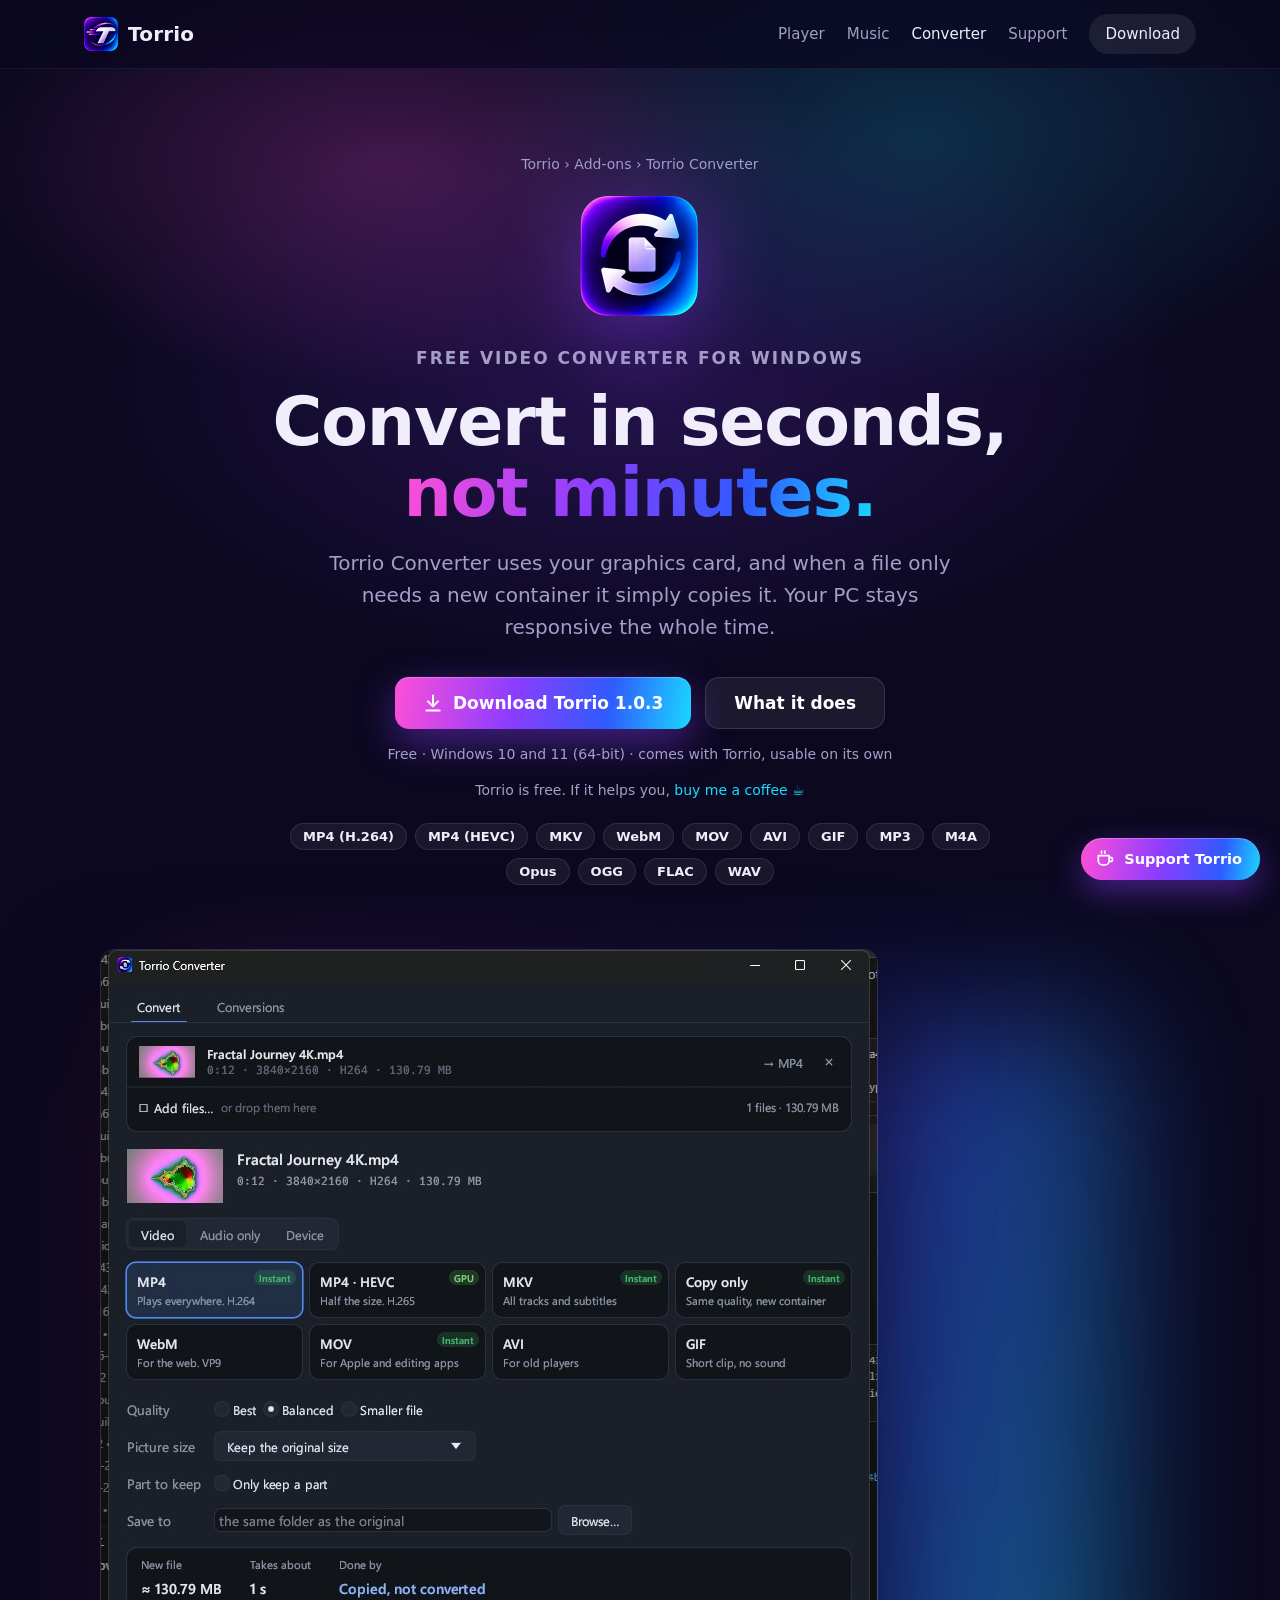
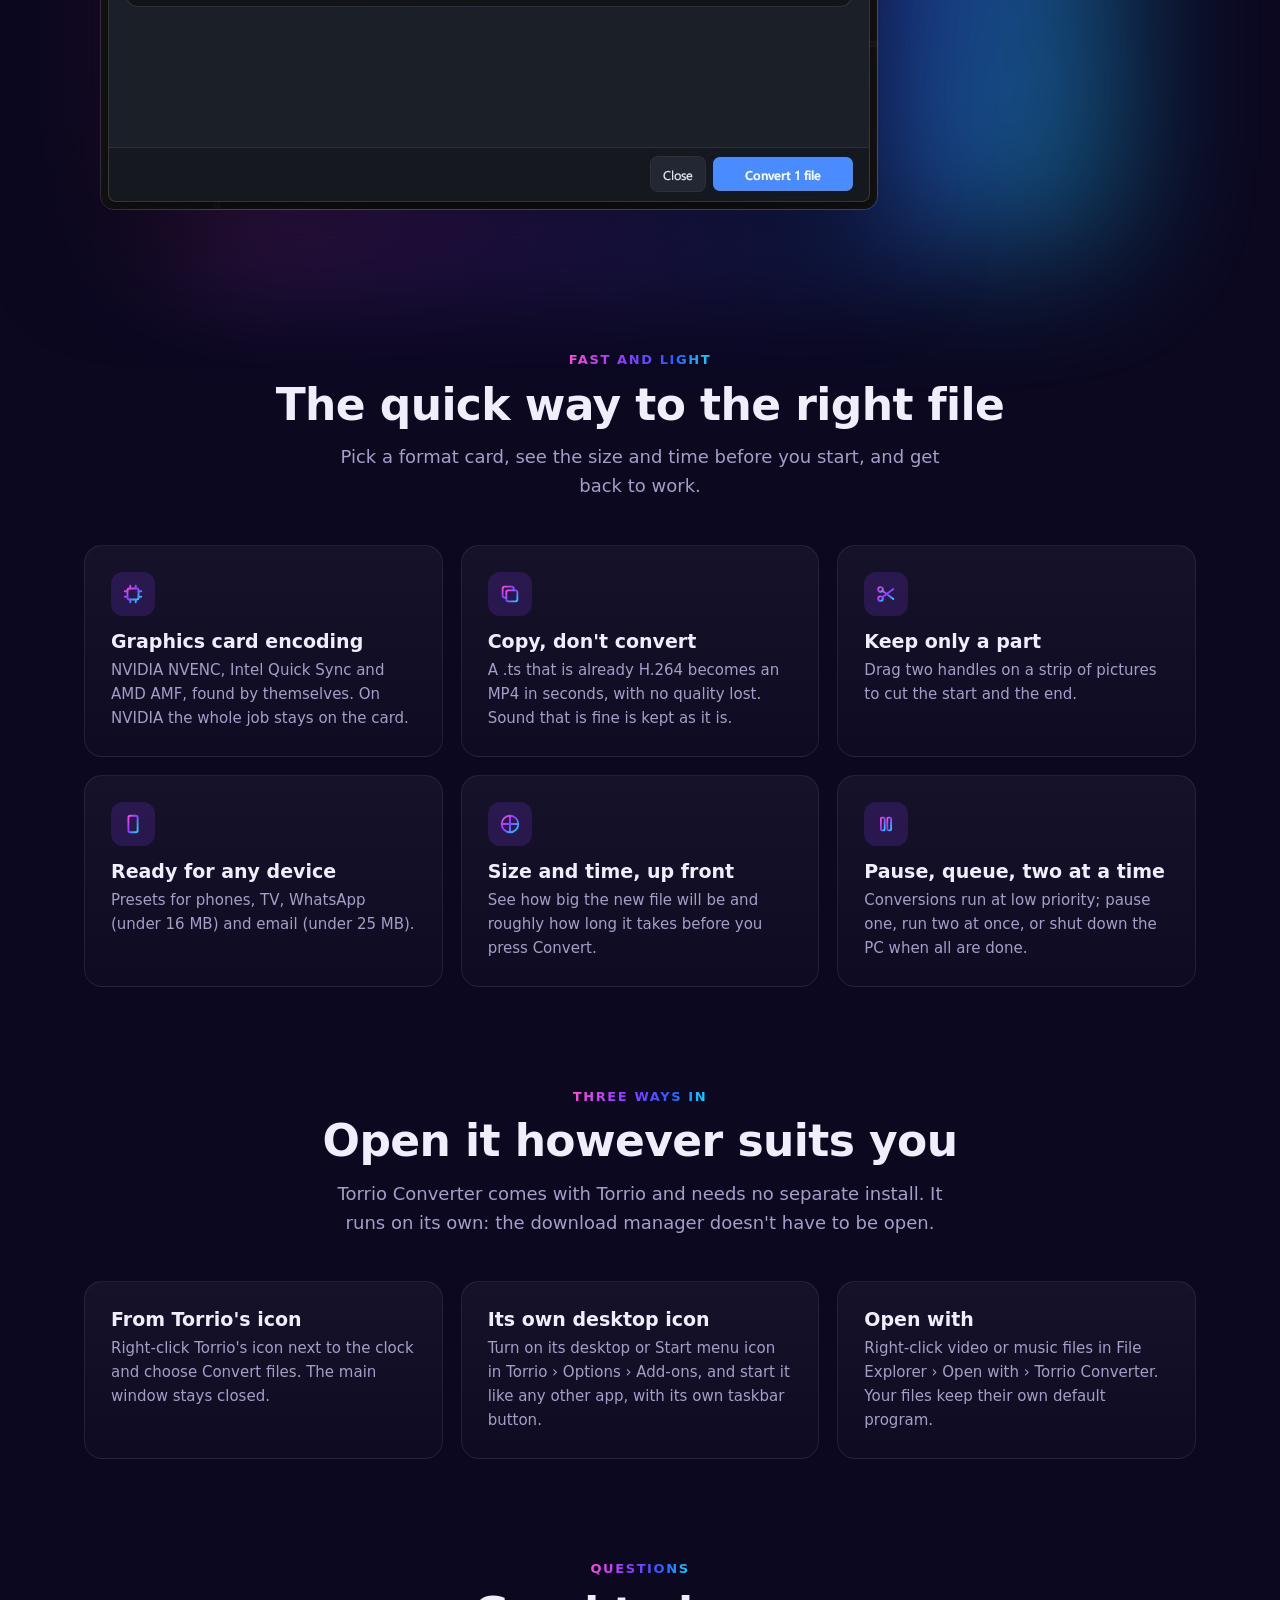
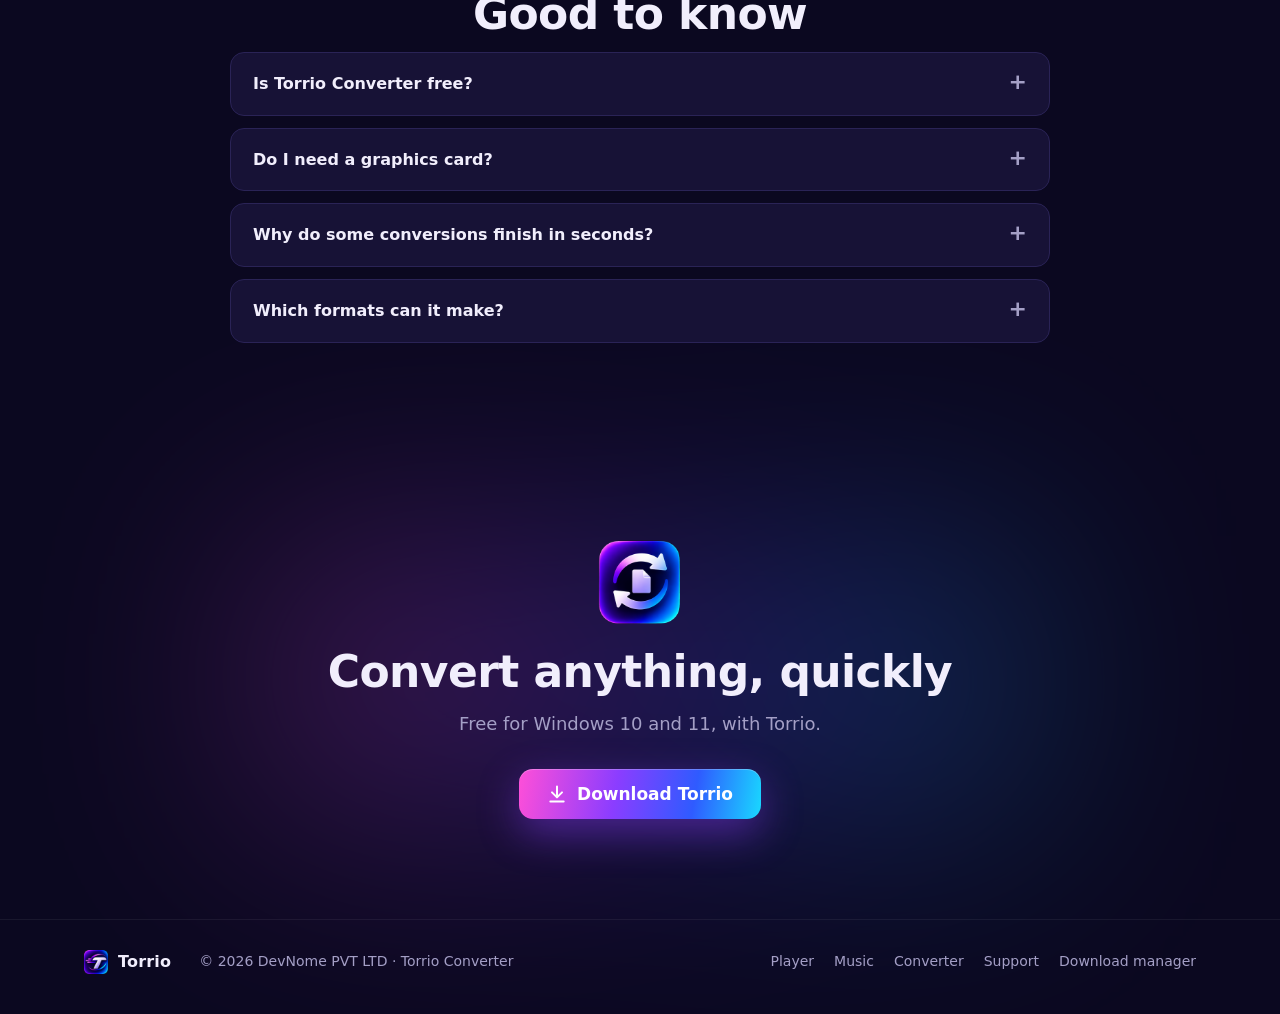
==== converter/index.html @ c42950dd "Torrio 1.0.3: Player, Music and Converter add-ons; website add-on and support pages" ====
<!DOCTYPE html>
<html lang="en">
<head>
<meta charset="utf-8">
<meta name="viewport" content="width=device-width, initial-scale=1">
<title>Torrio Converter: Fast Free Video Converter for Windows (GPU, MP4, HEVC, MP3)</title>
<meta name="description" content="Torrio Converter is a free, fast video and audio converter for Windows. It uses your graphics card (NVIDIA NVENC, Intel Quick Sync, AMD AMF), copies instead of converting when nothing needs to change, trims, and has presets for phones, TV and WhatsApp.">
<meta name="robots" content="index, follow, max-image-preview:large">
<link rel="canonical" href="https://torrio.devnome.com/converter/">
<meta name="application-name" content="Torrio">
<meta name="author" content="DevNome PVT LTD">
<meta property="og:type" content="website">
<meta property="og:site_name" content="Torrio">
<meta property="og:url" content="https://torrio.devnome.com/converter/">
<meta property="og:title" content="Torrio Converter: fast free video converter for Windows">
<meta property="og:description" content="Converts on the graphics card, copies instead of converting when it can (seconds, not minutes), trims, and estimates the size first. Free.">
<meta property="og:image" content="https://torrio.devnome.com/assets/screen-converter.jpg">
<meta property="og:image:alt" content="Torrio Converter with a 4K video ready to convert and format cards">
<meta name="twitter:card" content="summary_large_image">
<meta name="twitter:title" content="Torrio Converter: fast free video converter for Windows">
<meta name="twitter:description" content="Converts on the graphics card, copies instead of converting when it can (seconds, not minutes), trims, and estimates the size first. Free.">
<meta name="twitter:image" content="https://torrio.devnome.com/assets/screen-converter.jpg">
<meta name="theme-color" content="#0b0820">
<link rel="icon" type="image/png" sizes="96x96" href="../assets/converter-96.png">
<link rel="apple-touch-icon" href="../assets/converter-512.png">
<link rel="stylesheet" href="../assets/site.css">
<script type="application/ld+json">
{
  "@context": "https://schema.org",
  "@graph": [
    {
      "@type": "SoftwareApplication",
      "name": "Torrio Converter",
      "description": "Torrio Converter is a free, fast video and audio converter for Windows. It uses your graphics card (NVIDIA NVENC, Intel Quick Sync, AMD AMF), copies instead of converting when nothing needs to change, trims, and has presets for phones, TV and WhatsApp.",
      "url": "https://torrio.devnome.com/converter/",
      "downloadUrl": "https://github.com/XDevNome/torrio-site/releases/latest",
      "applicationCategory": "MultimediaApplication",
      "operatingSystem": "Windows 10, Windows 11",
      "image": "https://torrio.devnome.com/assets/converter-512.png",
      "screenshot": "https://torrio.devnome.com/assets/screen-converter.jpg",
      "isAccessibleForFree": true,
      "offers": { "@type": "Offer", "price": "0", "priceCurrency": "USD" },
      "isPartOf": { "@type": "SoftwareApplication", "name": "Torrio", "url": "https://torrio.devnome.com/" },
      "publisher": { "@type": "Organization", "name": "DevNome PVT LTD", "url": "https://torrio.devnome.com/" }
    },
    {
      "@type": "BreadcrumbList",
      "itemListElement": [
        { "@type": "ListItem", "position": 1, "name": "Torrio", "item": "https://torrio.devnome.com/" },
        { "@type": "ListItem", "position": 2, "name": "Torrio Converter", "item": "https://torrio.devnome.com/converter/" }
      ]
    },
    {
      "@type": "FAQPage",
      "mainEntity": [
        { "@type": "Question", "name": "Is Torrio Converter free?", "acceptedAnswer": { "@type": "Answer", "text": "Yes. It comes with Torrio, which is free, with no ads and no account." } },
        { "@type": "Question", "name": "Do I need a graphics card?", "acceptedAnswer": { "@type": "Answer", "text": "No. Without one, the processor converts with fast settings. With an NVIDIA, Intel or AMD card that supports it, the card does the work." } },
        { "@type": "Question", "name": "Why do some conversions finish in seconds?", "acceptedAnswer": { "@type": "Answer", "text": "When the picture and sound are already right for the new format, Torrio copies them into the new file instead of converting them again, so nothing is lost and it takes seconds." } },
        { "@type": "Question", "name": "Which formats can it make?", "acceptedAnswer": { "@type": "Answer", "text": "MP4 (H.264 or HEVC), MKV, WebM, MOV, AVI and GIF for video; MP3, M4A, Opus, OGG, FLAC and WAV for sound, or the original sound copied as it is." } }
      ]
    }
  ]
}
</script>
</head>
<body>
<svg width="0" height="0" style="position:absolute" aria-hidden="true">
  <defs><linearGradient id="sweep" x1="0" y1="0" x2="1" y2="1"><stop offset="0" stop-color="#ff4fd8"/><stop offset=".45" stop-color="#8b3dff"/><stop offset="1" stop-color="#19d9ff"/></linearGradient></defs>
</svg>
<header>
  <div class="wrap">
    <a class="brand" href="../"><img src="../assets/logo-64.png" alt="" width="34" height="34">Torrio</a>
    <nav aria-label="Main">
      <a href="../player/">Player</a>
      <a href="../music/">Music</a>
      <a href="../converter/" aria-current="page" style="color:var(--text)">Converter</a>
      <a href="../support/">Support</a>
      <a class="nav-cta dl-link" href="https://github.com/XDevNome/torrio-site/releases/latest">Download</a>
    </nav>
  </div>
</header>
<main id="top">
  <div class="hero addon-hero">
    <div class="wrap">
      <div class="crumbs"><a href="../">Torrio</a> › Add-ons › Torrio Converter</div>
      <img class="hero-logo" src="../assets/converter-512.png" alt="Torrio Converter icon" width="128" height="128">
      <h1><span class="h1-kicker">Free video converter for Windows</span>Convert in seconds, <span class="grad">not minutes.</span></h1>
      <p class="lead">Torrio Converter uses your graphics card, and when a file only needs a new container it simply copies it. Your PC stays responsive the whole time.</p>
      <div class="cta">
        <a class="btn btn-main dl-link" href="https://github.com/XDevNome/torrio-site/releases/latest">
          <svg viewBox="0 0 24 24" fill="none" stroke="currentColor" stroke-width="2.4" stroke-linecap="round" stroke-linejoin="round"><path d="M12 3v12M6 10l6 6 6-6M4 21h16"/></svg>
          <span class="dl-text">Download Torrio for Windows</span>
        </a>
        <a class="btn btn-ghost" href="#features">What it does</a>
      </div>
      <div class="meta dl-meta">Free · Windows 10 and 11 (64-bit) · comes with Torrio, usable on its own</div>
      <div class="meta">Torrio is free. If it helps you, <a href="../support/" data-support>buy me a coffee ☕</a></div>
      <div class="pills" aria-label="Formats"><span>MP4 (H.264)</span><span>MP4 (HEVC)</span><span>MKV</span><span>WebM</span><span>MOV</span><span>AVI</span><span>GIF</span><span>MP3</span><span>M4A</span><span>Opus</span><span>OGG</span><span>FLAC</span><span>WAV</span></div>
      <div class="shot"><img src="../assets/screen-converter.jpg" alt="Torrio Converter with a 4K video ready to convert and format cards" fetchpriority="high" decoding="async"></div>
    </div>
  </div>
  <section id="features">
    <div class="wrap">
      <div class="center">
        <div class="kicker grad">Fast and light</div>
        <h2>The quick way to the right file</h2>
        <p class="sub">Pick a format card, see the size and time before you start, and get back to work.</p>
      </div>
      <div class="features">
        <div class="card"><div class="ico"><svg viewBox="0 0 24 24" fill="none" stroke-width="2" stroke-linecap="round" stroke-linejoin="round"><rect x="6" y="6" width="12" height="12" rx="2"/><path d="M9 3v3M15 3v3M9 18v3M15 18v3M3 9h3M3 15h3M18 9h3M18 15h3"/></svg></div><h3>Graphics card encoding</h3><p>NVIDIA NVENC, Intel Quick Sync and AMD AMF, found by themselves. On NVIDIA the whole job stays on the card.</p></div>
        <div class="card"><div class="ico"><svg viewBox="0 0 24 24" fill="none" stroke-width="2" stroke-linecap="round" stroke-linejoin="round"><rect x="8" y="8" width="12" height="12" rx="2"/><path d="M16 8V6a2 2 0 0 0-2-2H6a2 2 0 0 0-2 2v8a2 2 0 0 0 2 2h2"/></svg></div><h3>Copy, don't convert</h3><p>A .ts that is already H.264 becomes an MP4 in seconds, with no quality lost. Sound that is fine is kept as it is.</p></div>
        <div class="card"><div class="ico"><svg viewBox="0 0 24 24" fill="none" stroke-width="2" stroke-linecap="round" stroke-linejoin="round"><circle cx="6" cy="7" r="2.5"/><circle cx="6" cy="17" r="2.5"/><path d="M8 8.5l12 9M8 15.5l12-9"/></svg></div><h3>Keep only a part</h3><p>Drag two handles on a strip of pictures to cut the start and the end.</p></div>
        <div class="card"><div class="ico"><svg viewBox="0 0 24 24" fill="none" stroke-width="2" stroke-linecap="round" stroke-linejoin="round"><rect x="7" y="3" width="10" height="18" rx="2"/><path d="M11 18h2"/></svg></div><h3>Ready for any device</h3><p>Presets for phones, TV, WhatsApp (under 16 MB) and email (under 25 MB).</p></div>
        <div class="card"><div class="ico"><svg viewBox="0 0 24 24" fill="none" stroke-width="2" stroke-linecap="round" stroke-linejoin="round"><path d="M3 12h18M12 3v18"/><circle cx="12" cy="12" r="9"/></svg></div><h3>Size and time, up front</h3><p>See how big the new file will be and roughly how long it takes before you press Convert.</p></div>
        <div class="card"><div class="ico"><svg viewBox="0 0 24 24" fill="none" stroke-width="2" stroke-linecap="round" stroke-linejoin="round"><rect x="6.5" y="5" width="4" height="14" rx="1.2"/><rect x="13.5" y="5" width="4" height="14" rx="1.2"/></svg></div><h3>Pause, queue, two at a time</h3><p>Conversions run at low priority; pause one, run two at once, or shut down the PC when all are done.</p></div>
      </div>
    </div>
  </section>

  <section id="open" style="padding-top:0">
    <div class="wrap">
      <div class="center">
        <div class="kicker grad">Three ways in</div>
        <h2>Open it however suits you</h2>
        <p class="sub">Torrio Converter comes with Torrio and needs no separate install. It runs on its own: the download manager doesn't have to be open.</p>
      </div>
      <div class="ways">
        <div class="card"><h3>From Torrio's icon</h3><p>Right-click Torrio's icon next to the clock and choose Convert files. The main window stays closed.</p></div>
        <div class="card"><h3>Its own desktop icon</h3><p>Turn on its desktop or Start menu icon in Torrio › Options › Add-ons, and start it like any other app, with its own taskbar button.</p></div>
        <div class="card"><h3>Open with</h3><p>Right-click video or music files in File Explorer › Open with › Torrio Converter. Your files keep their own default program.</p></div>
      </div>
    </div>
  </section>
  <section id="faq" style="padding-top:0">
    <div class="wrap">
      <div class="center">
        <div class="kicker grad">Questions</div>
        <h2>Good to know</h2>
      </div>
      <div class="faq">
        <details><summary>Is Torrio Converter free?</summary><p>Yes. It comes with Torrio, which is free, with no ads and no account.</p></details>
        <details><summary>Do I need a graphics card?</summary><p>No. Without one, the processor converts with fast settings. With an NVIDIA, Intel or AMD card that supports it, the card does the work.</p></details>
        <details><summary>Why do some conversions finish in seconds?</summary><p>When the picture and sound are already right for the new format, Torrio copies them into the new file instead of converting them again, so nothing is lost and it takes seconds.</p></details>
        <details><summary>Which formats can it make?</summary><p>MP4 (H.264 or HEVC), MKV, WebM, MOV, AVI and GIF for video; MP3, M4A, Opus, OGG, FLAC and WAV for sound, or the original sound copied as it is.</p></details>
      </div>
    </div>
  </section>
  <div class="final">
    <div class="wrap">
      <img src="../assets/converter-512.png" alt="" width="88" height="88" loading="lazy" style="border-radius:22px">
      <h2>Convert anything, quickly</h2>
      <p class="sub" style="margin:0 auto 30px">Free for Windows 10 and 11, with Torrio.</p>
      <a class="btn btn-main dl-link" href="https://github.com/XDevNome/torrio-site/releases/latest">
        <svg viewBox="0 0 24 24" fill="none" stroke="currentColor" stroke-width="2.4" stroke-linecap="round" stroke-linejoin="round"><path d="M12 3v12M6 10l6 6 6-6M4 21h16"/></svg>
        Download Torrio
      </a>
    </div>
  </div>
</main>
<footer>
  <div class="wrap">
    <a class="brand" href="../"><img src="../assets/logo-64.png" alt="" width="24" height="24">Torrio</a>
    <span>© <span id="year">2026</span> DevNome PVT LTD · Torrio Converter</span>
    <div class="links"><a href="../player/">Player</a><a href="../music/">Music</a><a href="../converter/">Converter</a><a href="../support/" data-support>Support</a><a href="../">Download manager</a></div>
  </div>
</footer>
<script>
document.getElementById("year").textContent = new Date().getFullYear();
fetch("../latest.json", { cache: "no-store" })
  .then(r => r.ok ? r.json() : Promise.reject(r.status))
  .then(m => {
    if (!m || !m.url || !m.version) return;
    document.querySelectorAll(".dl-link").forEach(a => a.href = m.url);
    document.querySelectorAll(".dl-text").forEach(t => t.textContent = "Download Torrio " + m.version);
  })
  .catch(() => {});
</script>
<script src="../assets/support.js" defer></script>
</body>
</html>
---- assets/site.css ----
:root {
    /* Brand: the logo's night-blue square with a pink → violet → cyan sweep. */
    --night: #0b0820;
    --panel: #171236;
    --line: #2a2356;
    --text: #f1eefc;
    --weak: #a49fc6;
    --pink: #ff4fd8;
    --violet: #8b3dff;
    --blue: #2f5bff;
    --cyan: #19d9ff;
    --sweep: linear-gradient(100deg, var(--pink), var(--violet) 40%, var(--blue) 72%, var(--cyan));
    --font: "Segoe UI Variable Text", "Segoe UI", system-ui, -apple-system, "Helvetica Neue", Arial, sans-serif;
    --display: "Segoe UI Variable Display", "Segoe UI", system-ui, -apple-system, "Helvetica Neue", Arial, sans-serif;
    color-scheme: dark;
  }
  * { box-sizing: border-box; }
  html { scroll-behavior: smooth; }
  body { margin: 0; background: var(--night); color: var(--text); font: 16px/1.6 var(--font); overflow-x: hidden; }
  a { color: var(--cyan); text-decoration: none; }
  a:hover { text-decoration: underline; }
  img { max-width: 100%; height: auto; display: block; }
  .wrap { max-width: 1160px; margin: 0 auto; padding: 0 24px; }
  .grad { background: var(--sweep); -webkit-background-clip: text; background-clip: text; color: transparent; }
  :focus-visible { outline: 2px solid var(--cyan); outline-offset: 3px; border-radius: 6px; }

  header { position: sticky; top: 0; z-index: 10; backdrop-filter: blur(14px); background: rgba(11, 8, 32, .72); border-bottom: 1px solid rgba(255,255,255,.06); }
  header .wrap { display: flex; align-items: center; height: 68px; gap: 28px; }
  .brand { display: flex; align-items: center; gap: 10px; color: var(--text); font: 700 20px var(--display); letter-spacing: .2px; }
  .brand:hover { text-decoration: none; }
  .brand img { width: 34px; height: 34px; }
  nav { display: flex; gap: 22px; margin-left: auto; align-items: center; }
  nav a { color: var(--weak); font-size: 15px; }
  nav a:hover { color: var(--text); text-decoration: none; }
  .nav-cta { padding: 8px 16px; border-radius: 999px; background: rgba(255,255,255,.08); color: var(--text) !important; }
  @media (max-width: 720px) { nav a:not(.nav-cta) { display: none; } }

  .hero { position: relative; padding: 84px 0 40px; text-align: center; }
  .hero::before { content: ""; position: absolute; inset: -120px 0 auto; height: 720px; z-index: -1;
    background: radial-gradient(600px 320px at 30% 30%, rgba(255,79,216,.22), transparent 70%),
                radial-gradient(640px 360px at 72% 26%, rgba(25,217,255,.18), transparent 70%),
                radial-gradient(800px 420px at 50% 60%, rgba(139,61,255,.20), transparent 70%); }
  .hero-logo { width: 112px; height: 112px; margin: 0 auto 26px; filter: drop-shadow(0 18px 40px rgba(139,61,255,.45)); }
  .hero h1 { font: 800 clamp(38px, 6vw, 68px)/1.04 var(--display); letter-spacing: -1.2px; margin: 0 auto 18px; max-width: 900px; text-wrap: balance; }
  .h1-kicker { display: block; font: 600 clamp(14px, 1.6vw, 17px)/1.4 var(--font); letter-spacing: 2px; text-transform: uppercase; color: var(--weak); margin-bottom: 16px; }
  .hero p.lead { color: var(--weak); font-size: clamp(17px, 2vw, 20px); max-width: 660px; margin: 0 auto 34px; }
  .cta { display: flex; gap: 14px; justify-content: center; flex-wrap: wrap; }
  .btn { display: inline-flex; align-items: center; gap: 10px; padding: 15px 28px; border-radius: 14px; font: 700 17px var(--font); border: 0; cursor: pointer; color: #fff; }
  .btn:hover { text-decoration: none; }
  .btn svg { width: 20px; height: 20px; }
  .btn-main { background: var(--sweep); box-shadow: 0 14px 40px rgba(139,61,255,.45), inset 0 1px 0 rgba(255,255,255,.25); }
  .btn-main:hover { filter: brightness(1.08); }
  .btn-ghost { background: rgba(255,255,255,.07); border: 1px solid rgba(255,255,255,.12); }
  .meta { margin-top: 14px; color: var(--weak); font-size: 14px; }
  .shot { position: relative; margin: 64px auto 0; max-width: 1080px; }
  .shot::before { content: ""; position: absolute; inset: 8% 6% -4%; background: var(--sweep); filter: blur(70px); opacity: .45; z-index: -1; border-radius: 40px; }
  .shot img { border-radius: 14px; border: 1px solid rgba(255,255,255,.12); box-shadow: 0 40px 100px rgba(0,0,0,.6); }

  .strip { border-top: 1px solid rgba(255,255,255,.06); border-bottom: 1px solid rgba(255,255,255,.06); background: rgba(255,255,255,.02); margin-top: 72px; }
  .strip .wrap { display: grid; grid-template-columns: repeat(4, 1fr); gap: 12px; padding: 28px 24px; text-align: center; }
  .strip b { display: block; font: 800 30px var(--display); }
  .strip span { color: var(--weak); font-size: 14px; }
  @media (max-width: 720px) { .strip .wrap { grid-template-columns: repeat(2, 1fr); row-gap: 22px; } }

  section { padding: 96px 0; }
  .kicker { font-size: 13px; font-weight: 700; letter-spacing: 1.6px; text-transform: uppercase; display: inline-block; }
  h2 { font: 800 clamp(30px, 4vw, 44px)/1.12 var(--display); letter-spacing: -.6px; margin: 8px 0 14px; text-wrap: balance; }
  .sub { color: var(--weak); max-width: 620px; margin: 0 0 44px; font-size: 18px; }
  .center { text-align: center; }
  .center .sub { margin-left: auto; margin-right: auto; }

  .features { display: grid; grid-template-columns: repeat(3, 1fr); gap: 18px; }
  @media (max-width: 900px) { .features { grid-template-columns: repeat(2, 1fr); } }
  @media (max-width: 600px) { .features { grid-template-columns: 1fr; } }
  .card { background: linear-gradient(180deg, rgba(255,255,255,.045), rgba(255,255,255,.015)); border: 1px solid rgba(255,255,255,.08); border-radius: 18px; padding: 26px; }
  .card h3 { margin: 14px 0 6px; font: 700 19px var(--display); }
  .card p { margin: 0; color: var(--weak); font-size: 15px; }
  .ico { width: 44px; height: 44px; border-radius: 12px; display: grid; place-items: center; background: rgba(139,61,255,.18); }
  .ico svg { width: 22px; height: 22px; stroke: url(#sweep); }

  .split { display: grid; grid-template-columns: 1fr 1.25fr; gap: 56px; align-items: center; }
  .split.rev { grid-template-columns: 1.25fr 1fr; }
  .split.rev .text { order: 2; }
  @media (max-width: 900px) { .split, .split.rev { grid-template-columns: 1fr; } .split.rev .text { order: 0; } }
  .split img { border-radius: 14px; border: 1px solid rgba(255,255,255,.1); box-shadow: 0 30px 80px rgba(0,0,0,.5); }
  .ticks { list-style: none; padding: 0; margin: 22px 0 0; display: grid; gap: 12px; }
  .ticks li { display: flex; gap: 12px; color: var(--weak); }
  .ticks li::before { content: ""; flex: none; width: 20px; height: 20px; margin-top: 3px; border-radius: 50%; background: var(--sweep);
    -webkit-mask: url("data:image/svg+xml,%3Csvg xmlns='http://www.w3.org/2000/svg' viewBox='0 0 24 24'%3E%3Cpath d='M12 2a10 10 0 100 20 10 10 0 000-20zm-1.2 14.2L6.6 12l1.4-1.4 2.8 2.8 5.2-5.2 1.4 1.4-6.6 6.6z'/%3E%3C/svg%3E") center/contain no-repeat;
            mask: url("data:image/svg+xml,%3Csvg xmlns='http://www.w3.org/2000/svg' viewBox='0 0 24 24'%3E%3Cpath d='M12 2a10 10 0 100 20 10 10 0 000-20zm-1.2 14.2L6.6 12l1.4-1.4 2.8 2.8 5.2-5.2 1.4 1.4-6.6 6.6z'/%3E%3C/svg%3E") center/contain no-repeat; }
  .ticks b { color: var(--text); font-weight: 600; }

  .steps { display: grid; grid-template-columns: repeat(3, 1fr); gap: 18px; counter-reset: s; }
  @media (max-width: 800px) { .steps { grid-template-columns: 1fr; } }
  .step { position: relative; padding: 28px 24px 24px; border-radius: 18px; background: var(--panel); border: 1px solid var(--line); counter-increment: s; }
  .step::before { content: counter(s); display: grid; place-items: center; width: 38px; height: 38px; border-radius: 12px; background: var(--sweep); font: 800 17px var(--display); margin-bottom: 14px; }
  .step h3 { margin: 0 0 6px; font: 700 18px var(--display); }
  .step p { margin: 0; color: var(--weak); font-size: 15px; }

  .faq { max-width: 820px; margin: 0 auto; display: grid; gap: 12px; }
  details { background: var(--panel); border: 1px solid var(--line); border-radius: 14px; padding: 18px 22px; }
  summary { cursor: pointer; font-weight: 600; list-style: none; display: flex; justify-content: space-between; gap: 16px; }
  summary::-webkit-details-marker { display: none; }
  summary::after { content: "+"; color: var(--weak); font-size: 22px; line-height: 1; }
  details[open] summary::after { content: "–"; }
  details p { color: var(--weak); margin: 12px 0 0; }

  .release { max-width: 820px; margin: 0 auto; background: var(--panel); border: 1px solid var(--line); border-radius: 18px; padding: 28px 30px; }
  .release h3 { margin: 0; font: 700 22px var(--display); }
  .release .date { color: var(--weak); font-size: 14px; margin: 2px 0 14px; }
  .release ul { margin: 0; padding-left: 20px; color: var(--weak); }

  .final { text-align: center; padding: 100px 0; position: relative; }
  .final::before { content: ""; position: absolute; inset: 20% 20%; background: var(--sweep); filter: blur(120px); opacity: .25; z-index: -1; }
  .final img { width: 88px; margin: 0 auto 20px; }

  footer { border-top: 1px solid rgba(255,255,255,.06); padding: 30px 0 40px; color: var(--weak); font-size: 14px; }
  footer .wrap { display: flex; flex-wrap: wrap; gap: 14px 28px; align-items: center; }
  footer .brand { font-size: 16px; }
  footer .brand img { width: 24px; height: 24px; }
  footer .links { margin-left: auto; display: flex; gap: 20px; }
  footer a { color: var(--weak); }

  @media (prefers-reduced-motion: reduce) { html { scroll-behavior: auto; } }

/* ---- add-on pages */
.addon-hero .hero-logo { width: 128px; height: 128px; border-radius: 28px; }
.crumbs { font-size: 14px; color: var(--weak); margin-bottom: 18px; }
.crumbs a { color: var(--weak); }
.pills { display: flex; flex-wrap: wrap; gap: 8px; justify-content: center; margin: 22px auto 0; max-width: 760px; }
.pills span { font: 600 13px var(--font); padding: 5px 12px; border-radius: 999px; background: rgba(255,255,255,.06); border: 1px solid rgba(255,255,255,.1); color: var(--text); }
.ways { display: grid; grid-template-columns: repeat(3, 1fr); gap: 18px; }
@media (max-width: 800px) { .ways { grid-template-columns: 1fr; } }
.ways .card h3 { margin-top: 0; }
.addons { display: grid; grid-template-columns: repeat(3, 1fr); gap: 18px; }
@media (max-width: 900px) { .addons { grid-template-columns: 1fr; } }
.addon { display: grid; gap: 14px; align-content: start; background: linear-gradient(180deg, rgba(255,255,255,.05), rgba(255,255,255,.015)); border: 1px solid rgba(255,255,255,.09); border-radius: 20px; padding: 26px; color: var(--text); }
.addon:hover { text-decoration: none; border-color: rgba(255,255,255,.22); }
.addon img { width: 72px; height: 72px; border-radius: 18px; }
.addon h3 { margin: 0; font: 700 21px var(--display); }
.addon p { margin: 0; color: var(--weak); font-size: 15px; }
.addon .more { color: var(--cyan); font-weight: 600; font-size: 15px; }
.formats { display: flex; flex-wrap: wrap; gap: 6px; }
.formats span { font: 600 12px ui-monospace, Consolas, monospace; padding: 3px 8px; border-radius: 6px; background: var(--panel); border: 1px solid var(--line); color: var(--weak); }
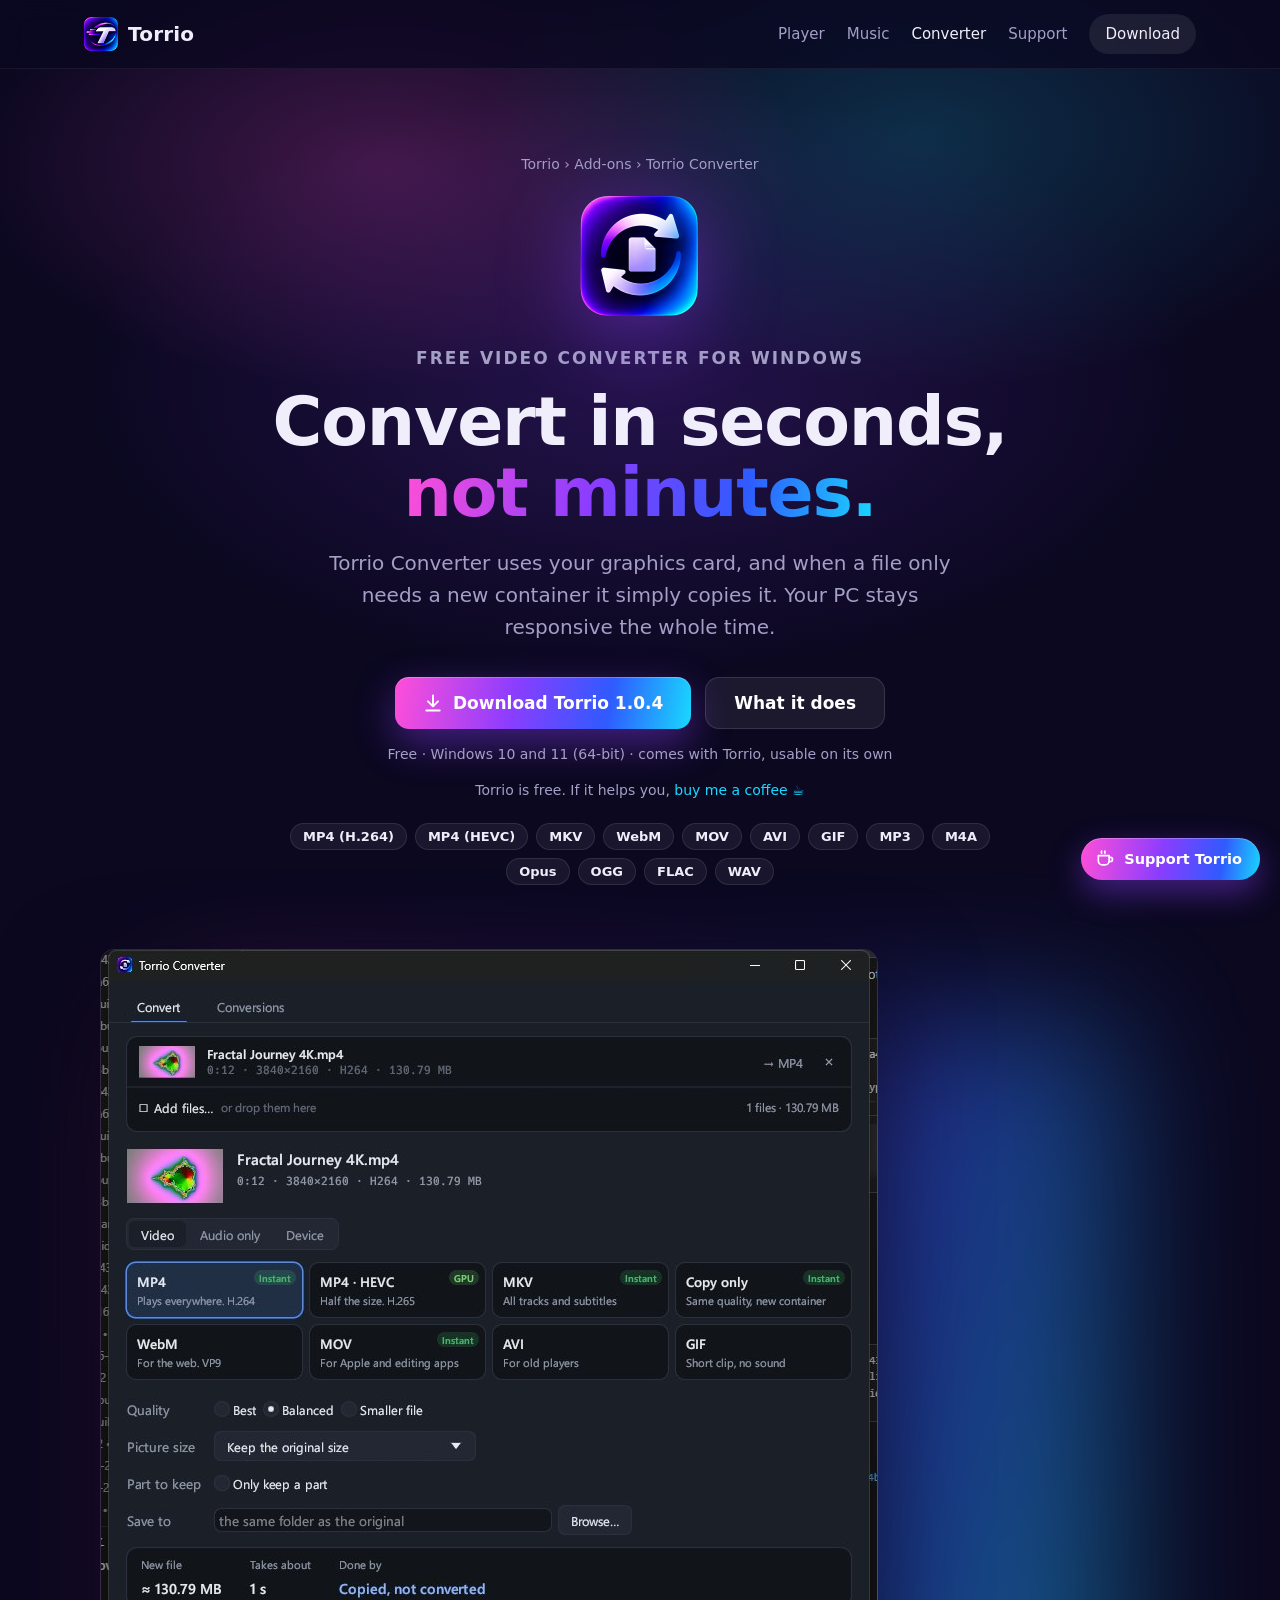
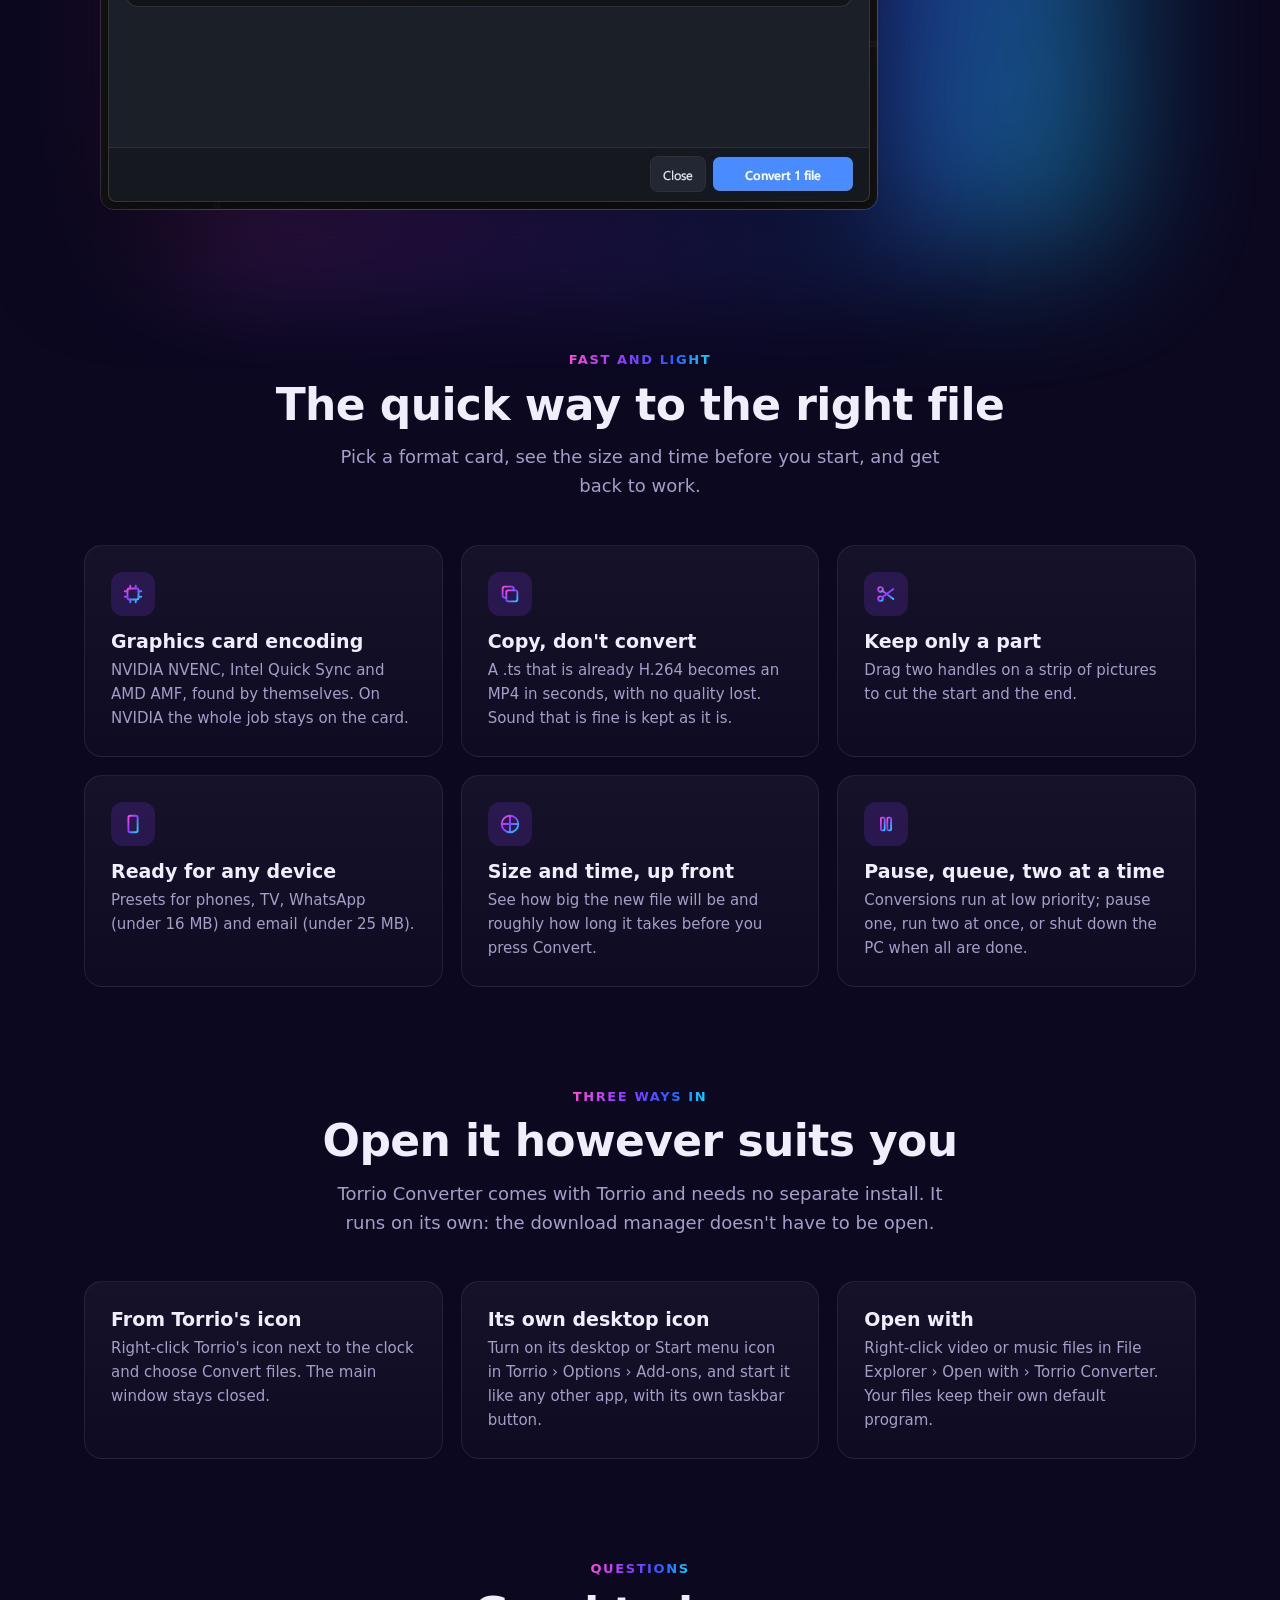
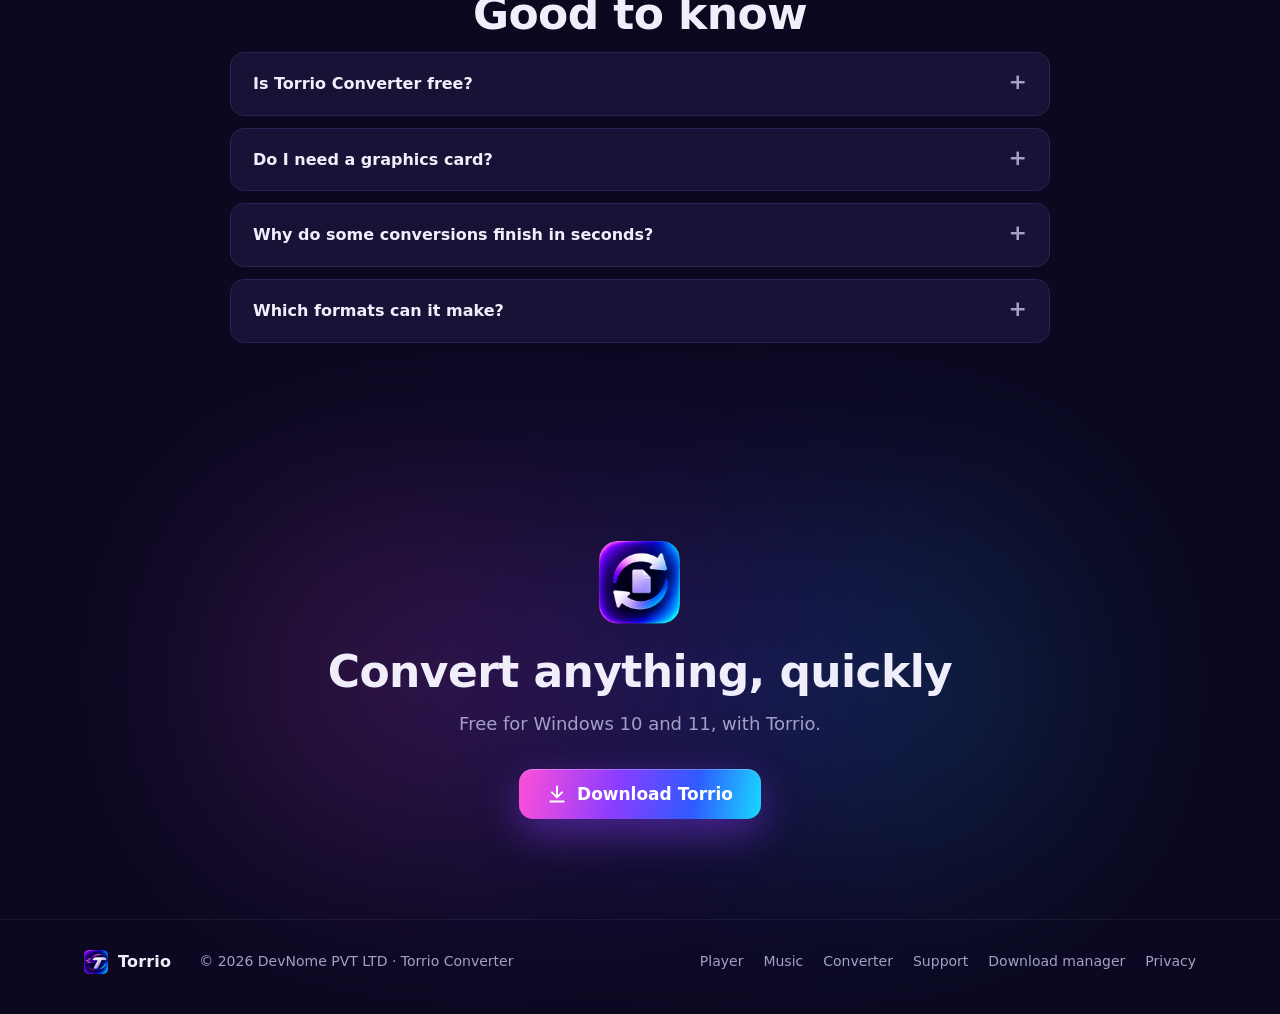
==== commit 7a76c466: "Torrio 1.0.4: custom title bar, more player formats, extension 2.6.1, steadier stream downloads, Dat" ====
--- a/converter/index.html
+++ b/converter/index.html
@@ -161,7 +161,7 @@
   <div class="wrap">
     <a class="brand" href="../"><img src="../assets/logo-64.png" alt="" width="24" height="24">Torrio</a>
     <span>© <span id="year">2026</span> DevNome PVT LTD · Torrio Converter</span>
-    <div class="links"><a href="../player/">Player</a><a href="../music/">Music</a><a href="../converter/">Converter</a><a href="../support/" data-support>Support</a><a href="../">Download manager</a></div>
+    <div class="links"><a href="../player/">Player</a><a href="../music/">Music</a><a href="../converter/">Converter</a><a href="../support/" data-support>Support</a><a href="../">Download manager</a><a href="../privacy/">Privacy</a></div>
   </div>
 </footer>
 <script>
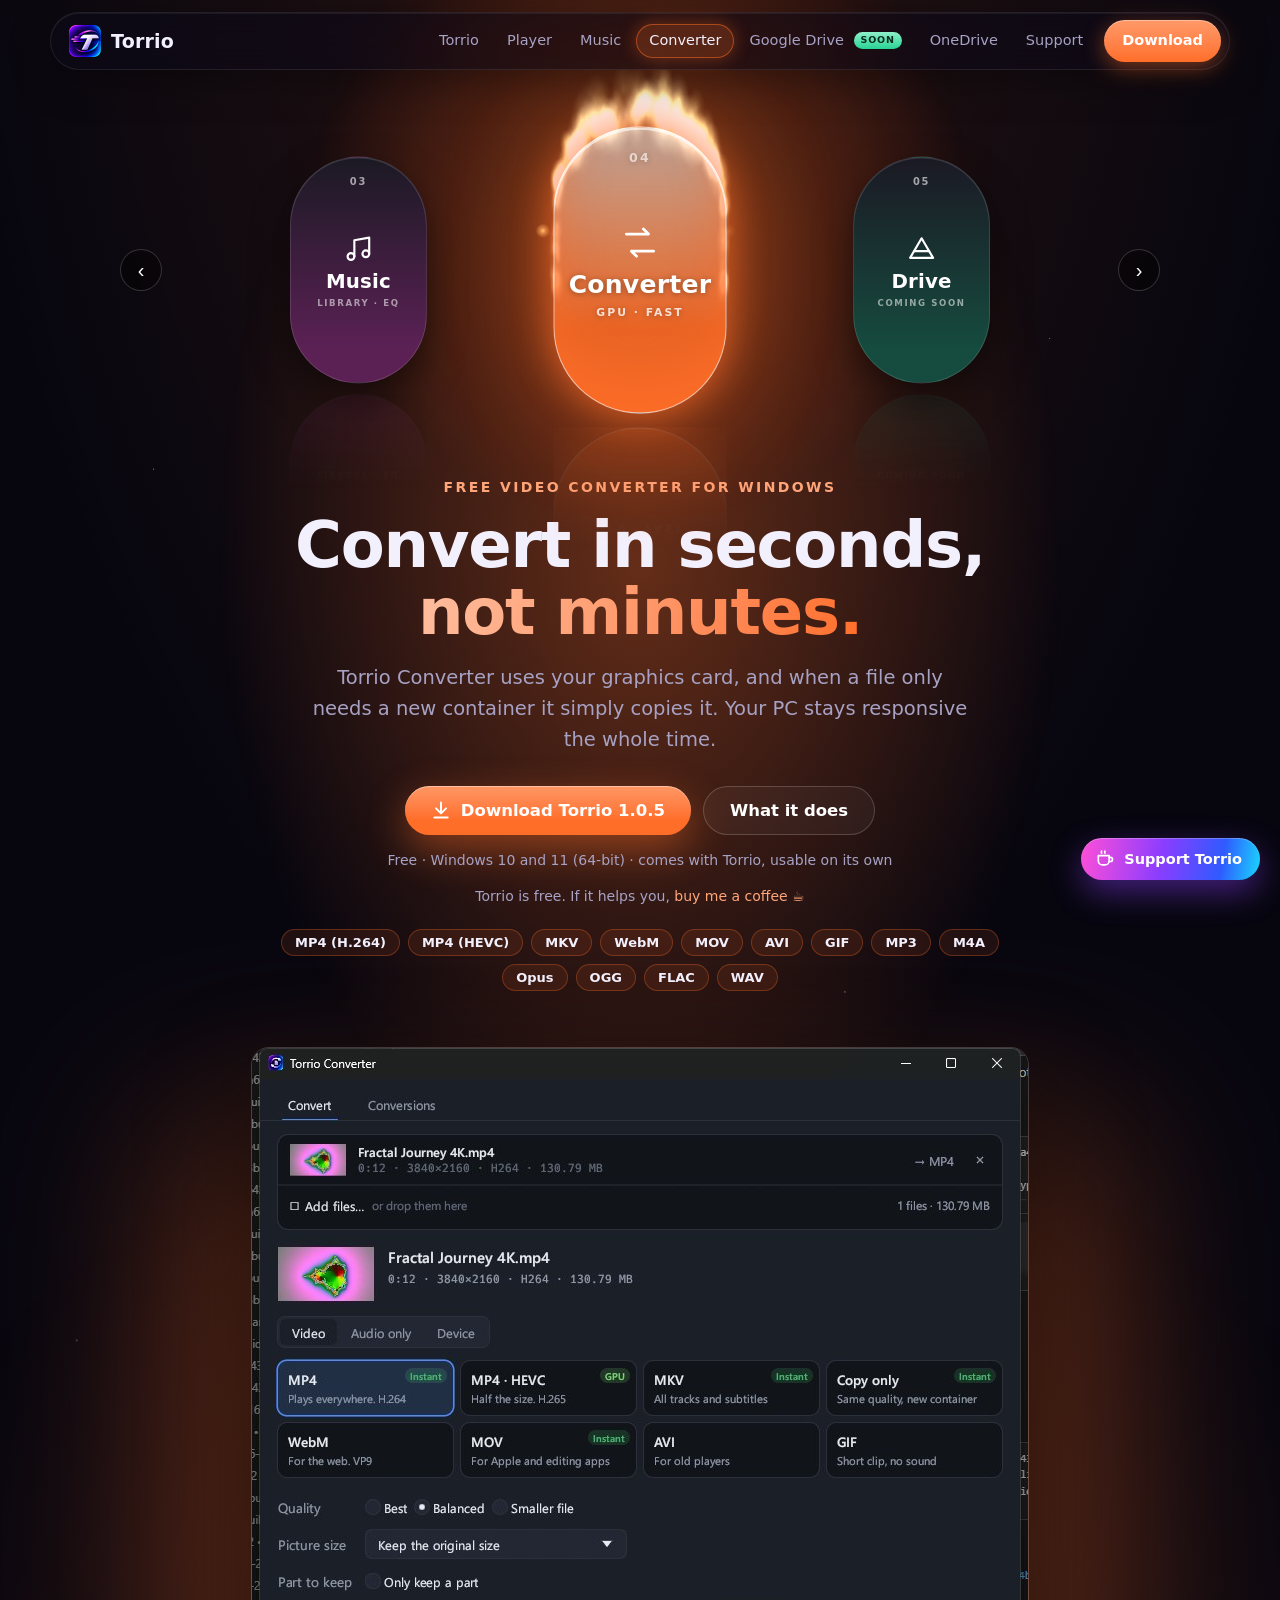
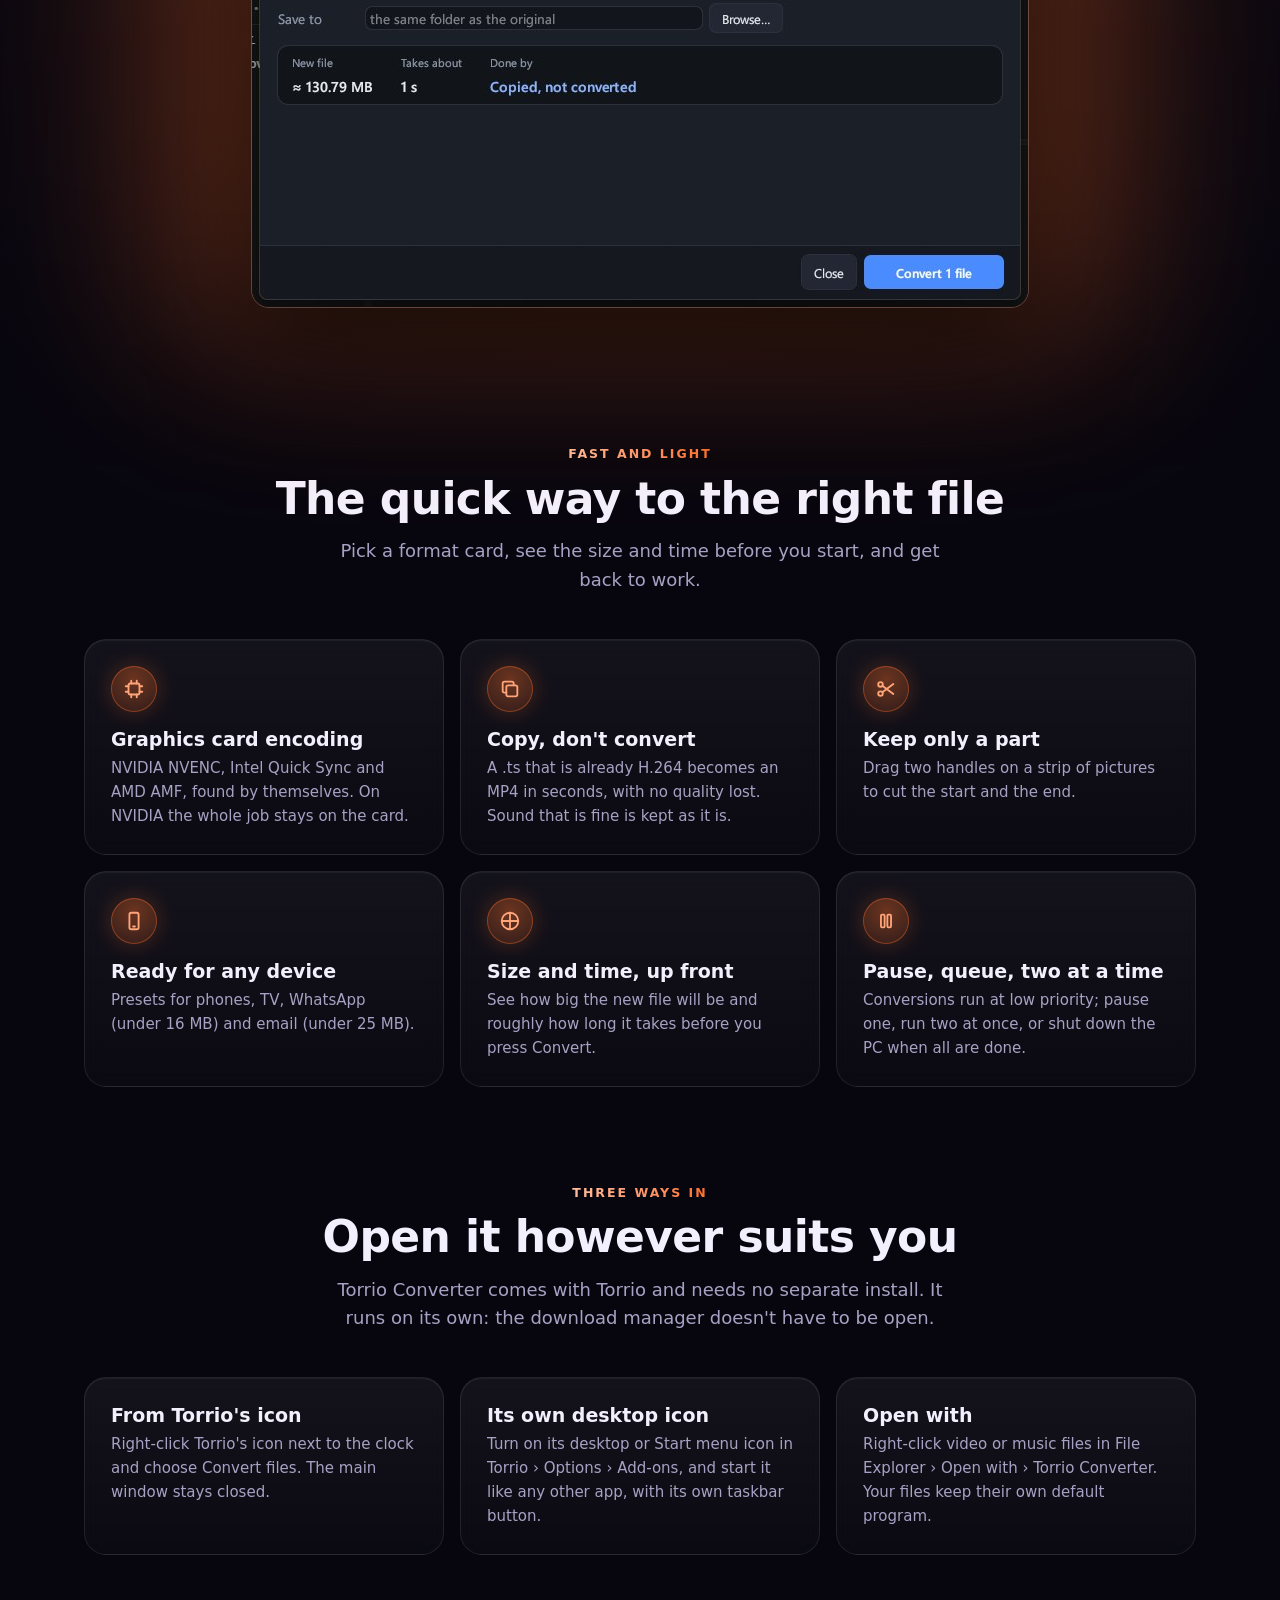
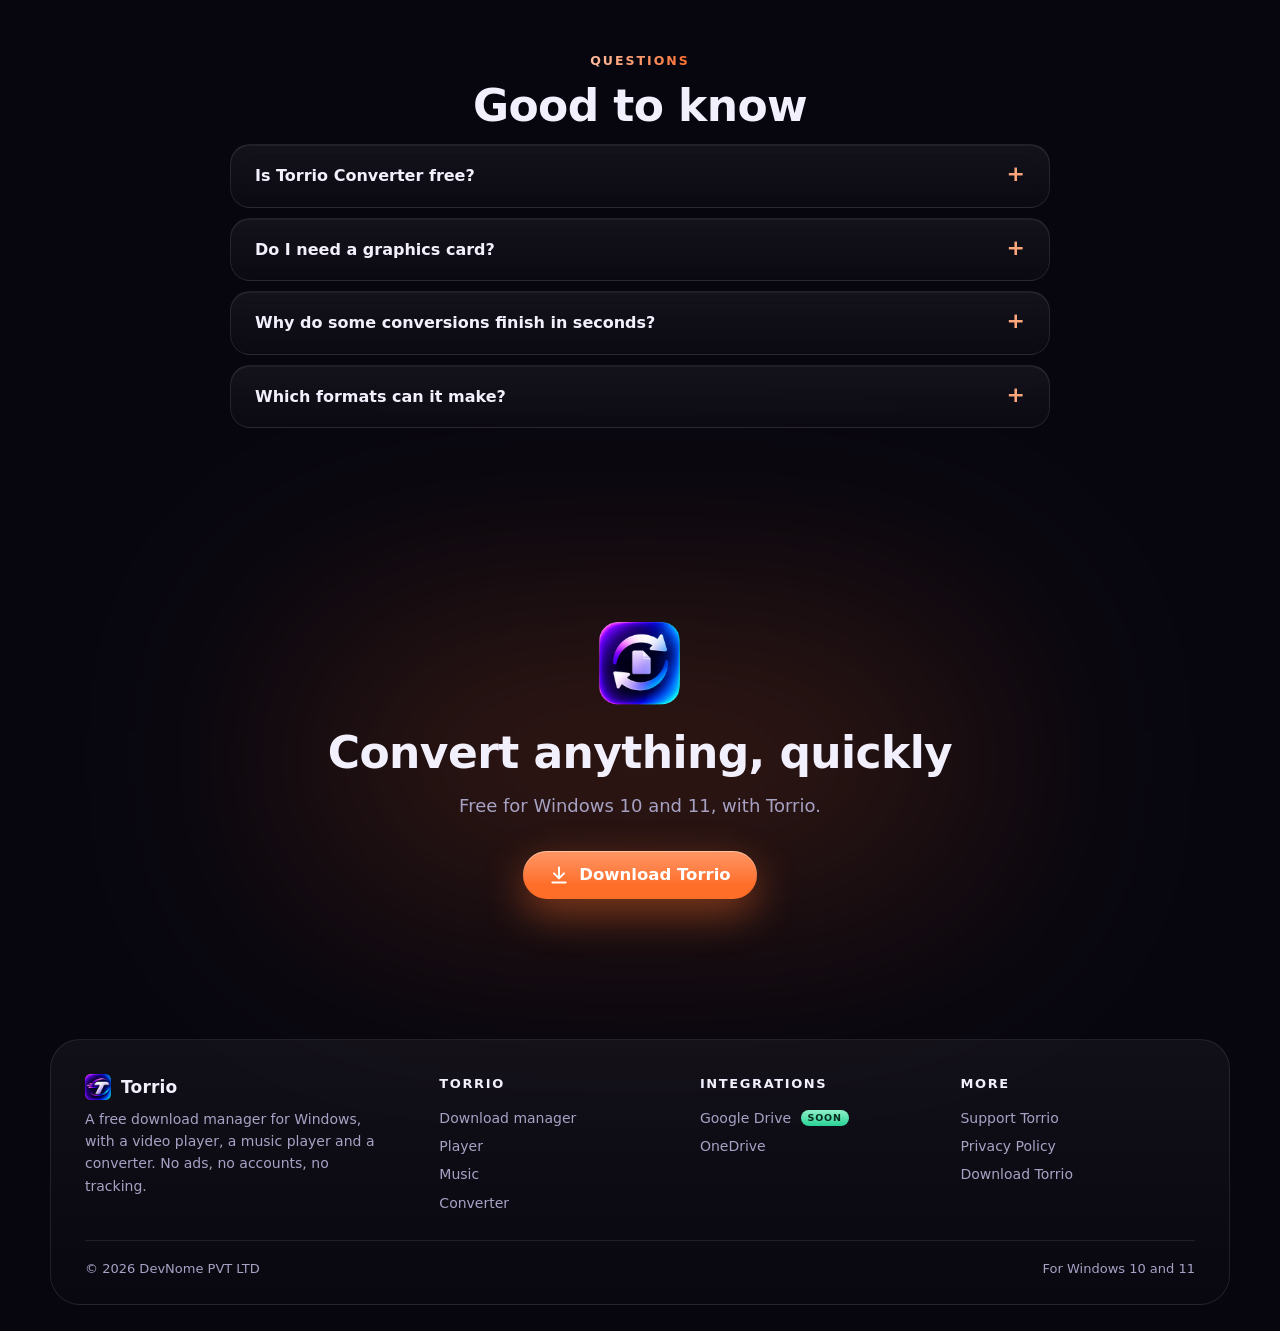
==== commit ca1af156: "Website redesign: card navigation with per-page effects, Google Drive (coming soon) and OneDrive pag" ====
--- a/converter/index.html
+++ b/converter/index.html
@@ -63,17 +63,20 @@
 }
 </script>
 </head>
-<body>
+<body data-page="converter">
 <svg width="0" height="0" style="position:absolute" aria-hidden="true">
   <defs><linearGradient id="sweep" x1="0" y1="0" x2="1" y2="1"><stop offset="0" stop-color="#ff4fd8"/><stop offset=".45" stop-color="#8b3dff"/><stop offset="1" stop-color="#19d9ff"/></linearGradient></defs>
 </svg>
 <header>
   <div class="wrap">
-    <a class="brand" href="../"><img src="../assets/logo-64.png" alt="" width="34" height="34">Torrio</a>
+    <a class="brand" href="../"><img src="../assets/logo-64.png" alt="" width="32" height="32">Torrio</a>
     <nav aria-label="Main">
+      <a href="../">Torrio</a>
       <a href="../player/">Player</a>
       <a href="../music/">Music</a>
-      <a href="../converter/" aria-current="page" style="color:var(--text)">Converter</a>
+      <a href="../converter/" aria-current="page">Converter</a>
+      <a href="../google-drive/">Google Drive <span class="soon">Soon</span></a>
+      <a href="../onedrive/">OneDrive</a>
       <a href="../support/">Support</a>
       <a class="nav-cta dl-link" href="https://github.com/XDevNome/torrio-site/releases/latest">Download</a>
     </nav>
@@ -82,8 +85,7 @@
 <main id="top">
   <div class="hero addon-hero">
     <div class="wrap">
-      <div class="crumbs"><a href="../">Torrio</a> › Add-ons › Torrio Converter</div>
-      <img class="hero-logo" src="../assets/converter-512.png" alt="Torrio Converter icon" width="128" height="128">
+      <div class="cards" data-active="converter"></div>
       <h1><span class="h1-kicker">Free video converter for Windows</span>Convert in seconds, <span class="grad">not minutes.</span></h1>
       <p class="lead">Torrio Converter uses your graphics card, and when a file only needs a new container it simply copies it. Your PC stays responsive the whole time.</p>
       <div class="cta">
@@ -159,9 +161,11 @@
 </main>
 <footer>
   <div class="wrap">
-    <a class="brand" href="../"><img src="../assets/logo-64.png" alt="" width="24" height="24">Torrio</a>
-    <span>© <span id="year">2026</span> DevNome PVT LTD · Torrio Converter</span>
-    <div class="links"><a href="../player/">Player</a><a href="../music/">Music</a><a href="../converter/">Converter</a><a href="../support/" data-support>Support</a><a href="../">Download manager</a><a href="../privacy/">Privacy</a></div>
+    <div class="about"><a class="brand" href="../"><img src="../assets/logo-64.png" alt="" width="26" height="26">Torrio</a><p>A free download manager for Windows, with a video player, a music player and a converter. No ads, no accounts, no tracking.</p></div>
+    <div class="col"><h4>Torrio</h4><a href="../">Download manager</a><a href="../player/">Player</a><a href="../music/">Music</a><a href="../converter/">Converter</a></div>
+    <div class="col"><h4>Integrations</h4><a href="../google-drive/">Google Drive <span class="soon">Soon</span></a><a href="../onedrive/">OneDrive</a></div>
+    <div class="col"><h4>More</h4><a href="../support/" data-support>Support Torrio</a><a href="../privacy/">Privacy Policy</a><a class="dl-link" href="https://github.com/XDevNome/torrio-site/releases/latest">Download Torrio</a></div>
+    <div class="legal"><span>© <span id="year">2026</span> DevNome PVT LTD</span><span>For Windows 10 and 11</span></div>
   </div>
 </footer>
 <script>
@@ -175,6 +179,7 @@
   })
   .catch(() => {});
 </script>
+<script src="../assets/cards.js" defer></script>
 <script src="../assets/support.js" defer></script>
 </body>
 </html>
--- a/assets/site.css
+++ b/assets/site.css
@@ -1,144 +1,293 @@
-  :root {
-    /* Brand: the logo's night-blue square with a pink → violet → cyan sweep. */
-    --night: #0b0820;
-    --panel: #171236;
-    --line: #2a2356;
-    --text: #f1eefc;
-    --weak: #a49fc6;
-    --pink: #ff4fd8;
-    --violet: #8b3dff;
-    --blue: #2f5bff;
-    --cyan: #19d9ff;
-    --sweep: linear-gradient(100deg, var(--pink), var(--violet) 40%, var(--blue) 72%, var(--cyan));
-    --font: "Segoe UI Variable Text", "Segoe UI", system-ui, -apple-system, "Helvetica Neue", Arial, sans-serif;
-    --display: "Segoe UI Variable Display", "Segoe UI", system-ui, -apple-system, "Helvetica Neue", Arial, sans-serif;
-    color-scheme: dark;
-  }
-  * { box-sizing: border-box; }
-  html { scroll-behavior: smooth; }
-  body { margin: 0; background: var(--night); color: var(--text); font: 16px/1.6 var(--font); overflow-x: hidden; }
-  a { color: var(--cyan); text-decoration: none; }
-  a:hover { text-decoration: underline; }
-  img { max-width: 100%; height: auto; display: block; }
-  .wrap { max-width: 1160px; margin: 0 auto; padding: 0 24px; }
-  .grad { background: var(--sweep); -webkit-background-clip: text; background-clip: text; color: transparent; }
-  :focus-visible { outline: 2px solid var(--cyan); outline-offset: 3px; border-radius: 6px; }
-
-  header { position: sticky; top: 0; z-index: 10; backdrop-filter: blur(14px); background: rgba(11, 8, 32, .72); border-bottom: 1px solid rgba(255,255,255,.06); }
-  header .wrap { display: flex; align-items: center; height: 68px; gap: 28px; }
-  .brand { display: flex; align-items: center; gap: 10px; color: var(--text); font: 700 20px var(--display); letter-spacing: .2px; }
-  .brand:hover { text-decoration: none; }
-  .brand img { width: 34px; height: 34px; }
-  nav { display: flex; gap: 22px; margin-left: auto; align-items: center; }
-  nav a { color: var(--weak); font-size: 15px; }
-  nav a:hover { color: var(--text); text-decoration: none; }
-  .nav-cta { padding: 8px 16px; border-radius: 999px; background: rgba(255,255,255,.08); color: var(--text) !important; }
-  @media (max-width: 720px) { nav a:not(.nav-cta) { display: none; } }
-
-  .hero { position: relative; padding: 84px 0 40px; text-align: center; }
-  .hero::before { content: ""; position: absolute; inset: -120px 0 auto; height: 720px; z-index: -1;
-    background: radial-gradient(600px 320px at 30% 30%, rgba(255,79,216,.22), transparent 70%),
-                radial-gradient(640px 360px at 72% 26%, rgba(25,217,255,.18), transparent 70%),
-                radial-gradient(800px 420px at 50% 60%, rgba(139,61,255,.20), transparent 70%); }
-  .hero-logo { width: 112px; height: 112px; margin: 0 auto 26px; filter: drop-shadow(0 18px 40px rgba(139,61,255,.45)); }
-  .hero h1 { font: 800 clamp(38px, 6vw, 68px)/1.04 var(--display); letter-spacing: -1.2px; margin: 0 auto 18px; max-width: 900px; text-wrap: balance; }
-  .h1-kicker { display: block; font: 600 clamp(14px, 1.6vw, 17px)/1.4 var(--font); letter-spacing: 2px; text-transform: uppercase; color: var(--weak); margin-bottom: 16px; }
-  .hero p.lead { color: var(--weak); font-size: clamp(17px, 2vw, 20px); max-width: 660px; margin: 0 auto 34px; }
-  .cta { display: flex; gap: 14px; justify-content: center; flex-wrap: wrap; }
-  .btn { display: inline-flex; align-items: center; gap: 10px; padding: 15px 28px; border-radius: 14px; font: 700 17px var(--font); border: 0; cursor: pointer; color: #fff; }
-  .btn:hover { text-decoration: none; }
-  .btn svg { width: 20px; height: 20px; }
-  .btn-main { background: var(--sweep); box-shadow: 0 14px 40px rgba(139,61,255,.45), inset 0 1px 0 rgba(255,255,255,.25); }
-  .btn-main:hover { filter: brightness(1.08); }
-  .btn-ghost { background: rgba(255,255,255,.07); border: 1px solid rgba(255,255,255,.12); }
-  .meta { margin-top: 14px; color: var(--weak); font-size: 14px; }
-  .shot { position: relative; margin: 64px auto 0; max-width: 1080px; }
-  .shot::before { content: ""; position: absolute; inset: 8% 6% -4%; background: var(--sweep); filter: blur(70px); opacity: .45; z-index: -1; border-radius: 40px; }
-  .shot img { border-radius: 14px; border: 1px solid rgba(255,255,255,.12); box-shadow: 0 40px 100px rgba(0,0,0,.6); }
-
-  .strip { border-top: 1px solid rgba(255,255,255,.06); border-bottom: 1px solid rgba(255,255,255,.06); background: rgba(255,255,255,.02); margin-top: 72px; }
-  .strip .wrap { display: grid; grid-template-columns: repeat(4, 1fr); gap: 12px; padding: 28px 24px; text-align: center; }
-  .strip b { display: block; font: 800 30px var(--display); }
-  .strip span { color: var(--weak); font-size: 14px; }
-  @media (max-width: 720px) { .strip .wrap { grid-template-columns: repeat(2, 1fr); row-gap: 22px; } }
-
-  section { padding: 96px 0; }
-  .kicker { font-size: 13px; font-weight: 700; letter-spacing: 1.6px; text-transform: uppercase; display: inline-block; }
-  h2 { font: 800 clamp(30px, 4vw, 44px)/1.12 var(--display); letter-spacing: -.6px; margin: 8px 0 14px; text-wrap: balance; }
-  .sub { color: var(--weak); max-width: 620px; margin: 0 0 44px; font-size: 18px; }
-  .center { text-align: center; }
-  .center .sub { margin-left: auto; margin-right: auto; }
-
-  .features { display: grid; grid-template-columns: repeat(3, 1fr); gap: 18px; }
-  @media (max-width: 900px) { .features { grid-template-columns: repeat(2, 1fr); } }
-  @media (max-width: 600px) { .features { grid-template-columns: 1fr; } }
-  .card { background: linear-gradient(180deg, rgba(255,255,255,.045), rgba(255,255,255,.015)); border: 1px solid rgba(255,255,255,.08); border-radius: 18px; padding: 26px; }
-  .card h3 { margin: 14px 0 6px; font: 700 19px var(--display); }
-  .card p { margin: 0; color: var(--weak); font-size: 15px; }
-  .ico { width: 44px; height: 44px; border-radius: 12px; display: grid; place-items: center; background: rgba(139,61,255,.18); }
-  .ico svg { width: 22px; height: 22px; stroke: url(#sweep); }
-
-  .split { display: grid; grid-template-columns: 1fr 1.25fr; gap: 56px; align-items: center; }
-  .split.rev { grid-template-columns: 1.25fr 1fr; }
-  .split.rev .text { order: 2; }
-  @media (max-width: 900px) { .split, .split.rev { grid-template-columns: 1fr; } .split.rev .text { order: 0; } }
-  .split img { border-radius: 14px; border: 1px solid rgba(255,255,255,.1); box-shadow: 0 30px 80px rgba(0,0,0,.5); }
-  .ticks { list-style: none; padding: 0; margin: 22px 0 0; display: grid; gap: 12px; }
-  .ticks li { display: flex; gap: 12px; color: var(--weak); }
-  .ticks li::before { content: ""; flex: none; width: 20px; height: 20px; margin-top: 3px; border-radius: 50%; background: var(--sweep);
-    -webkit-mask: url("data:image/svg+xml,%3Csvg xmlns='http://www.w3.org/2000/svg' viewBox='0 0 24 24'%3E%3Cpath d='M12 2a10 10 0 100 20 10 10 0 000-20zm-1.2 14.2L6.6 12l1.4-1.4 2.8 2.8 5.2-5.2 1.4 1.4-6.6 6.6z'/%3E%3C/svg%3E") center/contain no-repeat;
-            mask: url("data:image/svg+xml,%3Csvg xmlns='http://www.w3.org/2000/svg' viewBox='0 0 24 24'%3E%3Cpath d='M12 2a10 10 0 100 20 10 10 0 000-20zm-1.2 14.2L6.6 12l1.4-1.4 2.8 2.8 5.2-5.2 1.4 1.4-6.6 6.6z'/%3E%3C/svg%3E") center/contain no-repeat; }
-  .ticks b { color: var(--text); font-weight: 600; }
-
-  .steps { display: grid; grid-template-columns: repeat(3, 1fr); gap: 18px; counter-reset: s; }
-  @media (max-width: 800px) { .steps { grid-template-columns: 1fr; } }
-  .step { position: relative; padding: 28px 24px 24px; border-radius: 18px; background: var(--panel); border: 1px solid var(--line); counter-increment: s; }
-  .step::before { content: counter(s); display: grid; place-items: center; width: 38px; height: 38px; border-radius: 12px; background: var(--sweep); font: 800 17px var(--display); margin-bottom: 14px; }
-  .step h3 { margin: 0 0 6px; font: 700 18px var(--display); }
-  .step p { margin: 0; color: var(--weak); font-size: 15px; }
-
-  .faq { max-width: 820px; margin: 0 auto; display: grid; gap: 12px; }
-  details { background: var(--panel); border: 1px solid var(--line); border-radius: 14px; padding: 18px 22px; }
-  summary { cursor: pointer; font-weight: 600; list-style: none; display: flex; justify-content: space-between; gap: 16px; }
-  summary::-webkit-details-marker { display: none; }
-  summary::after { content: "+"; color: var(--weak); font-size: 22px; line-height: 1; }
-  details[open] summary::after { content: "–"; }
-  details p { color: var(--weak); margin: 12px 0 0; }
-
-  .release { max-width: 820px; margin: 0 auto; background: var(--panel); border: 1px solid var(--line); border-radius: 18px; padding: 28px 30px; }
-  .release h3 { margin: 0; font: 700 22px var(--display); }
-  .release .date { color: var(--weak); font-size: 14px; margin: 2px 0 14px; }
-  .release ul { margin: 0; padding-left: 20px; color: var(--weak); }
-
-  .final { text-align: center; padding: 100px 0; position: relative; }
-  .final::before { content: ""; position: absolute; inset: 20% 20%; background: var(--sweep); filter: blur(120px); opacity: .25; z-index: -1; }
-  .final img { width: 88px; margin: 0 auto 20px; }
-
-  footer { border-top: 1px solid rgba(255,255,255,.06); padding: 30px 0 40px; color: var(--weak); font-size: 14px; }
-  footer .wrap { display: flex; flex-wrap: wrap; gap: 14px 28px; align-items: center; }
-  footer .brand { font-size: 16px; }
-  footer .brand img { width: 24px; height: 24px; }
-  footer .links { margin-left: auto; display: flex; gap: 20px; }
-  footer a { color: var(--weak); }
-
-  @media (prefers-reduced-motion: reduce) { html { scroll-behavior: auto; } }
-
-/* ---- add-on pages */
-.addon-hero .hero-logo { width: 128px; height: 128px; border-radius: 28px; }
-.crumbs { font-size: 14px; color: var(--weak); margin-bottom: 18px; }
+/* Torrio website: one design for every page.
+   Glass panels on a deep night background; every page is tinted with the colour of its card
+   (body[data-page] sets --tint). The card row at the top of each page is drawn by cards.js. */
+
+:root {
+  --night: #07060f;
+  --panel: rgb(255 255 255 / .045);
+  --panel-hi: rgb(255 255 255 / .075);
+  --line: rgb(255 255 255 / .09);
+  --line-hi: rgb(255 255 255 / .18);
+  --text: #f3f0fd;
+  --weak: #a7a2c4;
+  --pink: #ff4fd8;
+  --violet: #8b3dff;
+  --blue: #2f5bff;
+  --cyan: #19d9ff;
+  --sweep: linear-gradient(100deg, var(--pink), var(--violet) 40%, var(--blue) 72%, var(--cyan));
+  --tint: 139 61 255;
+  --tint-hi: color-mix(in srgb, rgb(var(--tint)) 62%, white);
+  --accent: linear-gradient(100deg, color-mix(in srgb, rgb(var(--tint)) 45%, white), rgb(var(--tint)));
+  --font: "Segoe UI Variable Text", "Segoe UI", system-ui, -apple-system, "Helvetica Neue", Arial, sans-serif;
+  --display: "Segoe UI Variable Display", "Segoe UI", system-ui, -apple-system, "Helvetica Neue", Arial, sans-serif;
+  color-scheme: dark;
+}
+body[data-page="home"], body[data-page="torrio"] { --tint: 139 61 255; }
+body[data-page="player"] { --tint: 25 190 255; }
+body[data-page="music"] { --tint: 255 79 216; }
+body[data-page="converter"] { --tint: 255 110 40; }
+body[data-page="google-drive"] { --tint: 40 210 150; }
+body[data-page="onedrive"] { --tint: 70 150 255; }
+body[data-page="support"] { --tint: 255 170 60; }
+body[data-page="privacy"] { --tint: 150 120 255; }
+
+@view-transition { navigation: auto; }
+
+* { box-sizing: border-box; }
+html { scroll-behavior: smooth; }
+/* colours made from the tint: worked out on body, where the tint is set */
+body {
+  --tint-hi: color-mix(in srgb, rgb(var(--tint)) 62%, white);
+  --accent: linear-gradient(100deg, color-mix(in srgb, rgb(var(--tint)) 45%, white), rgb(var(--tint)));
+}
+body {
+  margin: 0; color: var(--text); font: 16px/1.6 var(--font); overflow-x: hidden; background: var(--night);
+  background-image: radial-gradient(ellipse 80% 50% at 50% -10%, rgb(var(--tint) / .16), transparent 70%);
+  background-repeat: no-repeat; transition: background-color .8s ease;
+}
+a { color: var(--tint-hi); text-decoration: none; }
+a:hover { text-decoration: underline; }
+img { max-width: 100%; height: auto; display: block; }
+.wrap { max-width: 1160px; margin: 0 auto; padding: 0 24px; }
+.grad { background: var(--accent); -webkit-background-clip: text; background-clip: text; color: transparent; }
+:focus-visible { outline: 2px solid var(--tint-hi); outline-offset: 3px; border-radius: 8px; }
+::selection { background: rgb(var(--tint) / .45); }
+
+/* ---------- header: a floating glass capsule ---------- */
+header { position: sticky; top: 0; z-index: 20; padding: 12px 16px 0; pointer-events: none; }
+header .wrap {
+  pointer-events: auto; display: flex; align-items: center; gap: 18px; height: 58px; max-width: 1180px; padding: 0 8px 0 18px;
+  border-radius: 999px; border: 1px solid var(--line); background: rgb(12 10 24 / .62);
+  backdrop-filter: blur(18px) saturate(1.4); -webkit-backdrop-filter: blur(18px) saturate(1.4);
+  box-shadow: 0 10px 40px rgb(0 0 0 / .35), inset 0 1px 0 rgb(255 255 255 / .06);
+}
+.brand { display: flex; align-items: center; gap: 10px; color: var(--text); font: 700 19px var(--display); letter-spacing: .2px; flex: none; }
+.brand:hover { text-decoration: none; }
+.brand img { width: 32px; height: 32px; }
+nav { display: flex; gap: 2px; margin-left: auto; align-items: center; min-width: 0; }
+nav { position: relative; }
+.nav-glow { position: absolute; top: 50%; left: 0; height: 34px; width: 0; margin-top: -17px; border-radius: 999px; pointer-events: none; z-index: 0; opacity: 0;
+  background: rgb(var(--tint) / .22); box-shadow: inset 0 0 0 1px rgb(var(--tint) / .5), 0 0 18px rgb(var(--tint) / .35);
+  transition: transform .55s cubic-bezier(.2,.8,.2,1), width .55s cubic-bezier(.2,.8,.2,1), background .6s, box-shadow .6s, opacity .3s; }
+nav.glowing .nav-glow { opacity: 1; }
+nav.still .nav-glow { transition: none; }
+nav.glowing a[aria-current="page"] { background: none; box-shadow: none; }
+nav a { position: relative; z-index: 1; color: var(--weak); font-size: 14.5px; padding: 7px 13px; border-radius: 999px; white-space: nowrap; transition: color .2s, background .2s; }
+nav a:hover { color: var(--text); text-decoration: none; background: rgb(255 255 255 / .06); }
+nav a[aria-current="page"] { color: var(--text); background: rgb(var(--tint) / .22); box-shadow: inset 0 0 0 1px rgb(var(--tint) / .45); }
+.nav-cta, nav a.nav-cta { margin-left: 6px; padding: 9px 18px; color: #fff !important; font-weight: 600;
+  background: linear-gradient(180deg, color-mix(in srgb, rgb(var(--tint)) 70%, white), rgb(var(--tint)));
+  box-shadow: 0 6px 22px rgb(var(--tint) / .45), inset 0 1px 0 rgb(255 255 255 / .35); }
+.nav-cta:hover { filter: brightness(1.08); background: linear-gradient(180deg, color-mix(in srgb, rgb(var(--tint)) 70%, white), rgb(var(--tint))) !important; }
+@media (max-width: 980px) {
+  header .wrap { height: auto; flex-wrap: wrap; padding: 8px 8px 8px 16px; border-radius: 26px; row-gap: 4px; }
+  nav { order: 3; width: 100%; margin: 0; overflow-x: auto; scrollbar-width: none; padding-bottom: 2px; }
+  nav::-webkit-scrollbar { display: none; }
+  .nav-cta { margin-left: auto !important; }
+}
+
+/* ---------- the card stage (hero of every page) ---------- */
+.hero { position: relative; padding: 34px 0 40px; text-align: center; isolation: isolate; }
+.hero::before { /* the page's tint behind the cards, and a few still stars; it fades out below the hero */
+  content: ""; position: absolute; inset: -80px 0 -220px; z-index: -2; pointer-events: none;
+  -webkit-mask-image: linear-gradient(to bottom, #000 72%, transparent); mask-image: linear-gradient(to bottom, #000 72%, transparent);
+  background:
+    radial-gradient(ellipse 46% 42% at 50% 26%, rgb(var(--tint) / .34), transparent 72%),
+    radial-gradient(ellipse 90% 40% at 50% 78%, rgb(var(--tint) / .12), transparent 70%),
+    radial-gradient(1px 1px at 12% 22%, #fff8, transparent), radial-gradient(1px 1px at 82% 16%, #fff6, transparent),
+    radial-gradient(1.5px 1.5px at 66% 46%, #fff5, transparent), radial-gradient(1px 1px at 28% 50%, #fff6, transparent),
+    radial-gradient(1px 1px at 92% 40%, #fff5, transparent), radial-gradient(1px 1px at 44% 8%, #fff7, transparent),
+    radial-gradient(1.5px 1.5px at 6% 62%, #fff4, transparent);
+  transition: background .8s ease;
+}
+.hero-fx { position: absolute; left: 0; right: 0; top: -80px; height: calc(100% + 80px); width: 100%; z-index: -1; pointer-events: none; }
+.cards { position: relative; height: 368px; margin: 0 auto 6px; }
+.cards .track { position: absolute; left: 50%; top: 40px; width: 0; height: 0; }
+.ecard {
+  --w: 152px; --h: 252px;
+  position: absolute; left: calc(var(--w) / -2); top: 0; width: var(--w); height: var(--h); border-radius: 999px; padding: 0;
+  display: grid; place-items: center; align-content: center; gap: 6px; cursor: pointer; color: #fff; font: inherit; text-decoration: none;
+  border: 1px solid rgb(255 255 255 / .14);
+  background: linear-gradient(180deg, rgb(255 255 255 / .06), rgb(var(--c) / .32) 85%), #0d0b16;
+  box-shadow: inset 0 1px 0 rgb(255 255 255 / .12), 0 18px 40px rgb(0 0 0 / .5);
+  transition: transform .7s cubic-bezier(.2,.8,.2,1), opacity .5s ease, background .6s ease, box-shadow .6s ease;
+  -webkit-box-reflect: below 12px linear-gradient(transparent 58%, rgb(255 255 255 / .2));
+}
+.ecard:hover { text-decoration: none; }
+.ecard:not(.on):hover { border-color: rgb(var(--c) / .7); }
+.ecard .num { position: absolute; top: 20px; font: 600 11px var(--font); letter-spacing: 2px; opacity: .6; }
+.ecard svg { width: 36px; height: 36px; fill: none; stroke: currentColor; stroke-width: 1.6; stroke-linecap: round; stroke-linejoin: round; }
+.ecard b { font: 600 22px var(--display); letter-spacing: .2px; }
+.ecard small { font: 600 9.5px var(--font); letter-spacing: 1.8px; text-transform: uppercase; opacity: .55; }
+.ecard.on {
+  background: linear-gradient(180deg, rgb(255 255 255 / .55), rgb(var(--c) / .85) 70%, rgb(var(--c) / .95));
+  border-color: rgb(255 255 255 / .55); cursor: default;
+  box-shadow: inset 0 2px 0 rgb(255 255 255 / .6), inset 0 -20px 40px rgb(var(--c) / .6), 0 0 34px rgb(var(--c) / .75), 0 0 90px rgb(var(--c) / .45);
+  text-shadow: 0 1px 6px rgb(0 0 0 / .35);
+}
+.ecard.on small { opacity: .8; }
+.ecard.far { opacity: 0; pointer-events: none; }
+.cards.still .ecard { transition: none; }
+.cards .arrow { position: absolute; top: 145px; z-index: 2; width: 42px; height: 42px; border-radius: 50%; border: 1px solid var(--line-hi); background: rgb(0 0 0 / .35); color: #fff; font-size: 20px; cursor: pointer; display: grid; place-items: center; padding: 0; }
+.cards .arrow:hover { background: rgb(255 255 255 / .1); }
+.cards .arrow.prev { left: max(0px, calc(50% - 520px)); }
+.cards .arrow.next { right: max(0px, calc(50% - 520px)); }
+.swap { display: inline-block; transition: opacity .35s ease, transform .35s ease; }
+.swap.out { opacity: 0; transform: translateY(8px); }
+@media (max-width: 700px) {
+  .cards { height: 276px; }
+  .cards .track { top: 30px; }
+  .ecard { --w: 110px; --h: 184px; }
+  .ecard b { font-size: 16px; }
+  .ecard svg { width: 28px; height: 28px; }
+  .cards .arrow { display: none; }
+}
+
+.hero-logo { width: 112px; height: 112px; margin: 0 auto 26px; }
+.hero h1 { font: 800 clamp(36px, 5.6vw, 64px)/1.05 var(--display); letter-spacing: -1.2px; margin: 0 auto 16px; max-width: 900px; text-wrap: balance; }
+.h1-kicker { display: block; font: 600 clamp(12px, 1.4vw, 14px)/1.4 var(--font); letter-spacing: 2.4px; text-transform: uppercase; color: var(--tint-hi); margin-bottom: 14px; }
+.hero p.lead { color: var(--weak); font-size: clamp(17px, 2vw, 19.5px); max-width: 660px; margin: 0 auto 30px; }
+.cta { display: flex; gap: 12px; justify-content: center; flex-wrap: wrap; }
+.btn { display: inline-flex; align-items: center; gap: 10px; padding: 14px 26px; border-radius: 999px; font: 700 16.5px var(--font); border: 0; cursor: pointer; color: #fff; transition: filter .2s, transform .2s, background .2s; }
+.btn:hover { text-decoration: none; transform: translateY(-1px); }
+.btn svg { width: 20px; height: 20px; }
+.btn-main { background: linear-gradient(180deg, color-mix(in srgb, rgb(var(--tint)) 72%, white), rgb(var(--tint)) 70%); box-shadow: 0 14px 40px rgb(var(--tint) / .45), inset 0 1px 0 rgb(255 255 255 / .4); }
+.btn-main:hover { filter: brightness(1.08); }
+.btn-ghost { background: var(--panel); border: 1px solid var(--line-hi); backdrop-filter: blur(8px); }
+.btn-ghost:hover { background: var(--panel-hi); }
+.meta { margin-top: 14px; color: var(--weak); font-size: 14px; }
+.shot { position: relative; margin: 56px auto 0; max-width: 1080px; }
+.shot::before { content: ""; position: absolute; inset: 8% 6% -4%; background: rgb(var(--tint)); filter: blur(90px); opacity: .32; z-index: -1; border-radius: 40px; }
+.shot img { margin: 0 auto; border-radius: 18px; border: 1px solid var(--line-hi); box-shadow: 0 40px 100px rgb(0 0 0 / .6); }
+.crumbs { font-size: 13.5px; color: var(--weak); margin-bottom: 10px; }
 .crumbs a { color: var(--weak); }
+
+/* ---------- glass building blocks ---------- */
+.glass, .card, .addon, .step, details, .release, .data-box, .panel, .policy .short {
+  background: linear-gradient(180deg, rgb(255 255 255 / .055), rgb(255 255 255 / .018));
+  border: 1px solid var(--line); border-radius: 22px;
+  backdrop-filter: blur(10px); -webkit-backdrop-filter: blur(10px);
+  box-shadow: inset 0 1px 0 rgb(255 255 255 / .05);
+}
+
+.strip { margin-top: 64px; }
+.strip .wrap { display: grid; grid-template-columns: repeat(4, 1fr); gap: 14px; text-align: center; }
+.strip .wrap > div { padding: 22px 12px; border-radius: 22px; border: 1px solid var(--line); background: var(--panel); }
+.strip b { display: block; font: 800 30px var(--display); }
+.strip span { color: var(--weak); font-size: 14px; }
+@media (max-width: 720px) { .strip .wrap { grid-template-columns: repeat(2, 1fr); } }
+
+section { padding: 92px 0; }
+.kicker { font-size: 12.5px; font-weight: 700; letter-spacing: 2px; text-transform: uppercase; display: inline-block; }
+h2 { font: 800 clamp(30px, 4vw, 44px)/1.12 var(--display); letter-spacing: -.6px; margin: 8px 0 14px; text-wrap: balance; }
+.sub { color: var(--weak); max-width: 620px; margin: 0 0 44px; font-size: 18px; }
+.center { text-align: center; }
+.center .sub { margin-left: auto; margin-right: auto; }
+
+.features { display: grid; grid-template-columns: repeat(3, 1fr); gap: 16px; }
+@media (max-width: 900px) { .features { grid-template-columns: repeat(2, 1fr); } }
+@media (max-width: 600px) { .features { grid-template-columns: 1fr; } }
+.card { padding: 26px; transition: border-color .25s, transform .25s, box-shadow .25s; }
+.card:hover { border-color: rgb(var(--tint) / .45); box-shadow: 0 0 0 1px rgb(var(--tint) / .12), 0 18px 50px rgb(var(--tint) / .12), inset 0 1px 0 rgb(255 255 255 / .06); }
+.card h3 { margin: 16px 0 6px; font: 700 19px var(--display); }
+.card p { margin: 0; color: var(--weak); font-size: 15px; }
+.ico { width: 46px; height: 46px; border-radius: 999px; display: grid; place-items: center; color: var(--tint-hi);
+  background: radial-gradient(circle at 50% 30%, rgb(var(--tint) / .38), rgb(var(--tint) / .12)); box-shadow: inset 0 0 0 1px rgb(var(--tint) / .4), 0 0 22px rgb(var(--tint) / .25); }
+.ico svg { width: 22px; height: 22px; stroke: currentColor; fill: none; }
+
+.split { display: grid; grid-template-columns: 1fr 1.25fr; gap: 56px; align-items: center; }
+.split.rev { grid-template-columns: 1.25fr 1fr; }
+.split.rev .text { order: 2; }
+@media (max-width: 900px) { .split, .split.rev { grid-template-columns: 1fr; } .split.rev .text { order: 0; } }
+.split img { border-radius: 18px; border: 1px solid var(--line-hi); box-shadow: 0 30px 80px rgb(0 0 0 / .5), 0 0 60px rgb(var(--tint) / .12); }
+.ticks { list-style: none; padding: 0; margin: 22px 0 0; display: grid; gap: 12px; }
+.ticks li { display: flex; gap: 12px; color: var(--weak); }
+.ticks li::before { content: ""; flex: none; width: 20px; height: 20px; margin-top: 3px; border-radius: 50%; background: var(--accent);
+  -webkit-mask: url("data:image/svg+xml,%3Csvg xmlns='http://www.w3.org/2000/svg' viewBox='0 0 24 24'%3E%3Cpath d='M12 2a10 10 0 100 20 10 10 0 000-20zm-1.2 14.2L6.6 12l1.4-1.4 2.8 2.8 5.2-5.2 1.4 1.4-6.6 6.6z'/%3E%3C/svg%3E") center/contain no-repeat;
+          mask: url("data:image/svg+xml,%3Csvg xmlns='http://www.w3.org/2000/svg' viewBox='0 0 24 24'%3E%3Cpath d='M12 2a10 10 0 100 20 10 10 0 000-20zm-1.2 14.2L6.6 12l1.4-1.4 2.8 2.8 5.2-5.2 1.4 1.4-6.6 6.6z'/%3E%3C/svg%3E") center/contain no-repeat; }
+.ticks b { color: var(--text); font-weight: 600; }
+
+.steps { display: grid; grid-template-columns: repeat(3, 1fr); gap: 16px; counter-reset: s; }
+@media (max-width: 800px) { .steps { grid-template-columns: 1fr; } }
+.step { position: relative; padding: 28px 24px 24px; counter-increment: s; }
+.step::before { content: counter(s); display: grid; place-items: center; width: 40px; height: 40px; border-radius: 999px; font: 800 17px var(--display); margin-bottom: 14px;
+  background: linear-gradient(180deg, color-mix(in srgb, rgb(var(--tint)) 70%, white), rgb(var(--tint))); box-shadow: 0 0 22px rgb(var(--tint) / .45); }
+.step h3 { margin: 0 0 6px; font: 700 18px var(--display); }
+.step p { margin: 0; color: var(--weak); font-size: 15px; }
+
+.faq { max-width: 820px; margin: 0 auto; display: grid; gap: 10px; }
+details { padding: 18px 24px; border-radius: 20px; transition: border-color .25s; }
+details[open] { border-color: rgb(var(--tint) / .4); }
+summary { cursor: pointer; font-weight: 600; list-style: none; display: flex; justify-content: space-between; gap: 16px; }
+summary::-webkit-details-marker { display: none; }
+summary::after { content: "+"; color: var(--tint-hi); font-size: 22px; line-height: 1; }
+details[open] summary::after { content: "–"; }
+details p { color: var(--weak); margin: 12px 0 0; }
+
+.release { max-width: 820px; margin: 0 auto; padding: 28px 30px; }
+.release h3 { margin: 0; font: 700 22px var(--display); }
+.release .date { color: var(--weak); font-size: 14px; margin: 2px 0 14px; }
+.release ul { margin: 0; padding-left: 20px; color: var(--weak); }
+
+.final { text-align: center; padding: 100px 0; position: relative; }
+.final::before { content: ""; position: absolute; inset: 25% 25%; background: rgb(var(--tint)); filter: blur(130px); opacity: .22; z-index: -1; }
+.final img { width: 88px; margin: 0 auto 20px; }
+
+/* ---------- add-on and integration pages ---------- */
 .pills { display: flex; flex-wrap: wrap; gap: 8px; justify-content: center; margin: 22px auto 0; max-width: 760px; }
-.pills span { font: 600 13px var(--font); padding: 5px 12px; border-radius: 999px; background: rgba(255,255,255,.06); border: 1px solid rgba(255,255,255,.1); color: var(--text); }
-.ways { display: grid; grid-template-columns: repeat(3, 1fr); gap: 18px; }
+.pills span { font: 600 13px var(--font); padding: 5px 13px; border-radius: 999px; background: rgb(var(--tint) / .1); border: 1px solid rgb(var(--tint) / .3); color: var(--text); }
+.ways { display: grid; grid-template-columns: repeat(3, 1fr); gap: 16px; }
 @media (max-width: 800px) { .ways { grid-template-columns: 1fr; } }
 .ways .card h3 { margin-top: 0; }
-.addons { display: grid; grid-template-columns: repeat(3, 1fr); gap: 18px; }
+.addons { display: grid; grid-template-columns: repeat(3, 1fr); gap: 16px; }
 @media (max-width: 900px) { .addons { grid-template-columns: 1fr; } }
-.addon { display: grid; gap: 14px; align-content: start; background: linear-gradient(180deg, rgba(255,255,255,.05), rgba(255,255,255,.015)); border: 1px solid rgba(255,255,255,.09); border-radius: 20px; padding: 26px; color: var(--text); }
-.addon:hover { text-decoration: none; border-color: rgba(255,255,255,.22); }
+.addons.two { grid-template-columns: repeat(2, 1fr); max-width: 860px; margin: 0 auto; }
+@media (max-width: 900px) { .addons.two { grid-template-columns: 1fr; } }
+.addon { display: grid; gap: 14px; align-content: start; padding: 26px; color: var(--text); transition: border-color .25s, box-shadow .25s; }
+.addon:hover { text-decoration: none; border-color: rgb(var(--tint) / .45); box-shadow: 0 18px 50px rgb(var(--tint) / .14); }
 .addon img { width: 72px; height: 72px; border-radius: 18px; }
 .addon h3 { margin: 0; font: 700 21px var(--display); }
 .addon p { margin: 0; color: var(--weak); font-size: 15px; }
-.addon .more { color: var(--cyan); font-weight: 600; font-size: 15px; }
+.addon .more { color: var(--tint-hi); font-weight: 600; font-size: 15px; }
 .formats { display: flex; flex-wrap: wrap; gap: 6px; }
-.formats span { font: 600 12px ui-monospace, Consolas, monospace; padding: 3px 8px; border-radius: 6px; background: var(--panel); border: 1px solid var(--line); color: var(--weak); }
+.formats span { font: 600 12px ui-monospace, Consolas, monospace; padding: 3px 8px; border-radius: 999px; background: var(--panel); border: 1px solid var(--line); color: var(--weak); }
+.int-ico { width: 72px; height: 72px; border-radius: 999px; display: grid; place-items: center; background: linear-gradient(180deg, color-mix(in srgb, var(--c, rgb(var(--tint))) 70%, white), var(--c, rgb(var(--tint)))); box-shadow: 0 0 26px color-mix(in srgb, var(--c, rgb(var(--tint))) 50%, transparent); }
+.int-ico svg { width: 38px; height: 38px; fill: none; stroke: #fff; stroke-width: 2; stroke-linecap: round; stroke-linejoin: round; }
+.data-box { max-width: 860px; margin: 0 auto; padding: 26px 30px; }
+.data-box h3 { margin: 22px 0 6px; font: 700 18px var(--display); }
+.data-box h3:first-child { margin-top: 0; }
+.data-box p, .data-box li { color: var(--weak); font-size: 15.5px; }
+.data-box ul { margin: 6px 0; padding-left: 20px; }
+.data-box b { color: var(--text); font-weight: 600; }
+code { font-size: .9em; color: var(--text); background: rgb(255 255 255 / .07); padding: 1px 7px; border-radius: 999px; }
+.fineprint { max-width: 860px; margin: 18px auto 0; color: var(--weak); font-size: 13.5px; text-align: center; }
+
+/* "coming soon" label (Google Drive) */
+.soon { display: inline-block; margin-left: 5px; padding: 1px 7px; border-radius: 999px; font: 700 9.5px/1.5 var(--font); letter-spacing: .8px; text-transform: uppercase; vertical-align: 2px;
+  color: #062b1e; background: linear-gradient(180deg, #8ff0c8, #28d296); }
+.soon-banner { display: inline-flex; align-items: center; gap: 10px; margin: 0 auto 18px; padding: 8px 16px; border-radius: 999px; font-size: 14.5px; color: var(--text);
+  background: rgb(var(--tint) / .14); border: 1px solid rgb(var(--tint) / .45); box-shadow: 0 0 24px rgb(var(--tint) / .2); }
+.soon-banner .soon { margin: 0; }
+
+/* ---------- footer ---------- */
+footer { margin-top: 40px; padding: 0 16px 26px; color: var(--weak); font-size: 14px; }
+footer .wrap {
+  max-width: 1180px; padding: 34px 34px 24px; border-radius: 30px; border: 1px solid var(--line);
+  background: linear-gradient(180deg, rgb(255 255 255 / .045), rgb(255 255 255 / .012)); position: relative; overflow: hidden;
+  display: grid; grid-template-columns: 1.4fr repeat(3, 1fr); gap: 26px;
+}
+footer .wrap::before { content: ""; position: absolute; left: 20%; right: 20%; top: -1px; height: 1px; background: linear-gradient(90deg, transparent, rgb(var(--tint) / .9), transparent); }
+footer .brand { font-size: 17px; margin-bottom: 8px; }
+footer .brand img { width: 26px; height: 26px; }
+footer p { margin: 0; max-width: 300px; }
+footer h4 { margin: 2px 0 10px; color: var(--text); font: 600 13px var(--font); letter-spacing: 1.6px; text-transform: uppercase; }
+footer .col { display: grid; gap: 6px; align-content: start; }
+footer a { color: var(--weak); }
+footer a:hover { color: var(--text); text-decoration: none; }
+footer .legal { grid-column: 1 / -1; display: flex; flex-wrap: wrap; justify-content: space-between; gap: 8px; padding-top: 18px; border-top: 1px solid var(--line); font-size: 13px; }
+@media (max-width: 800px) { footer .wrap { grid-template-columns: 1fr 1fr; } footer .about { grid-column: 1 / -1; } }
+
+@media (prefers-reduced-motion: reduce) {
+  html { scroll-behavior: auto; }
+  .ecard, .swap, .btn, .card { transition: none; }
+}
